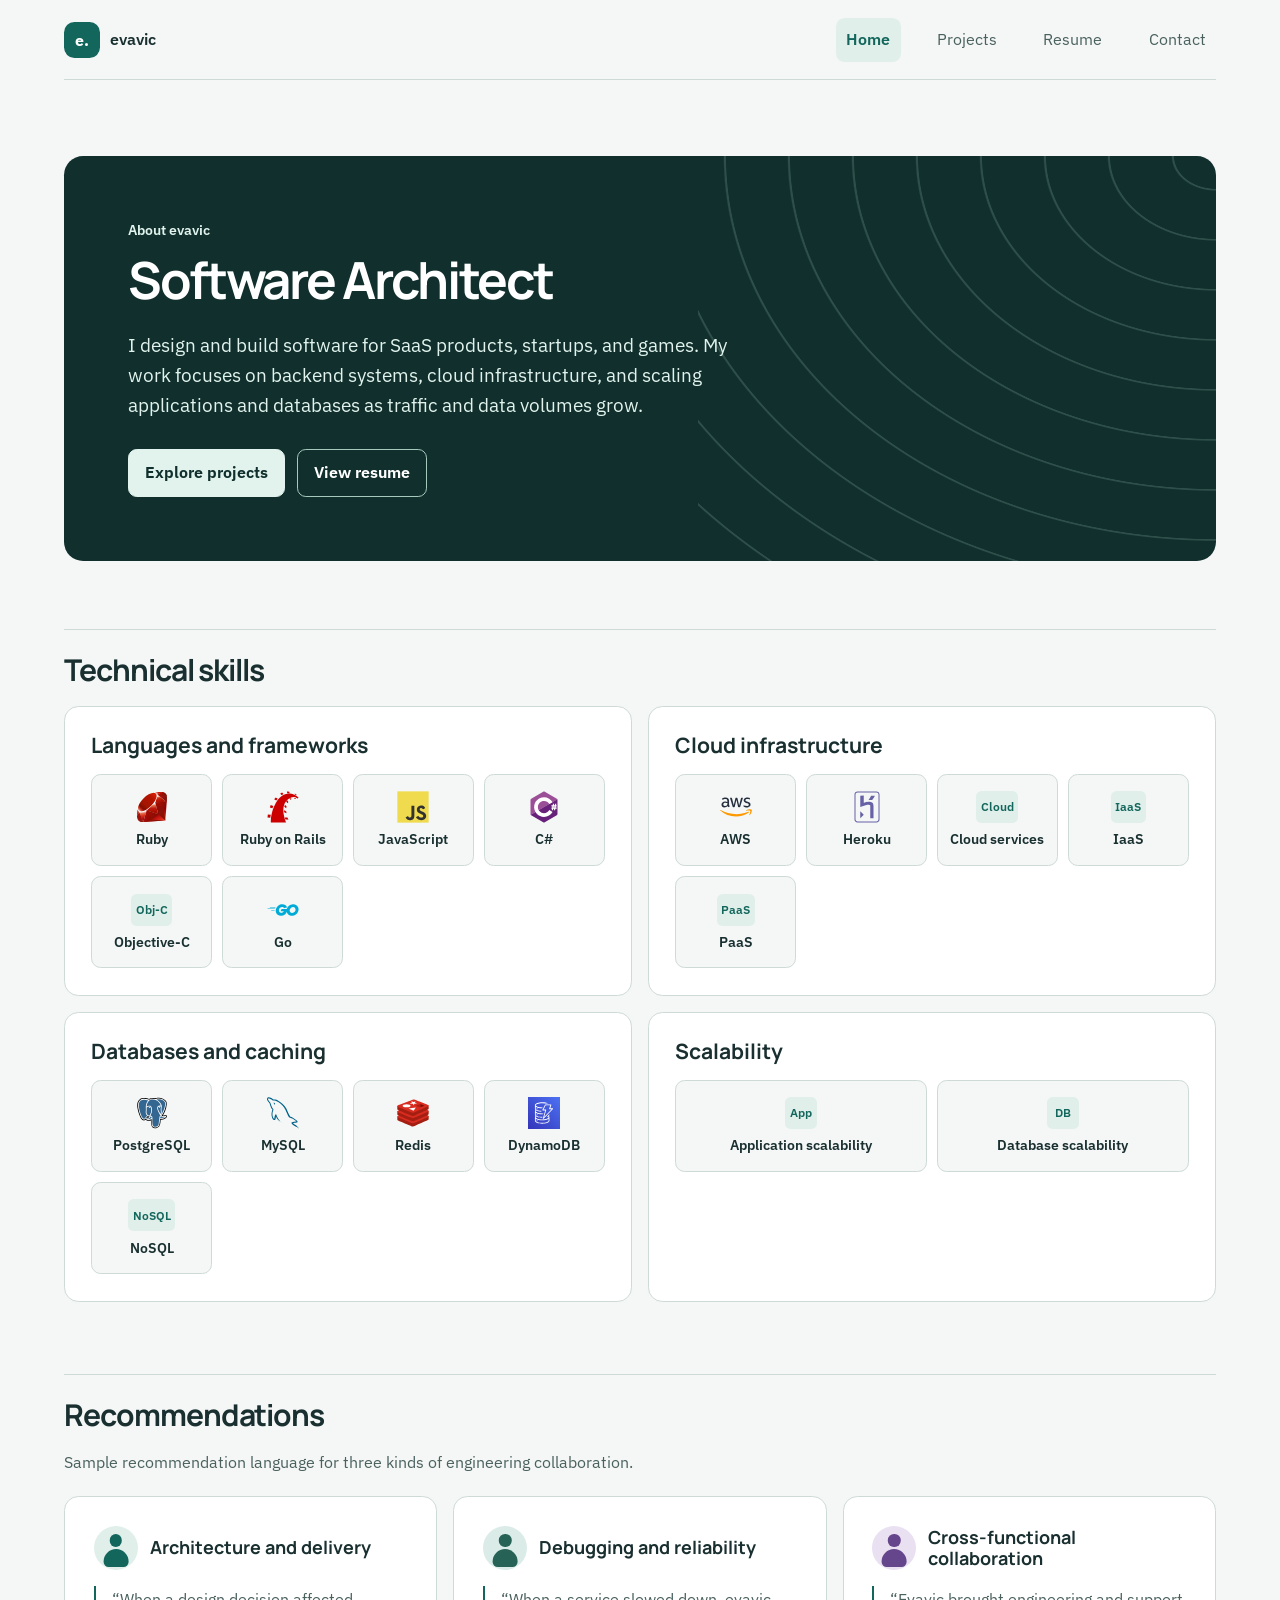
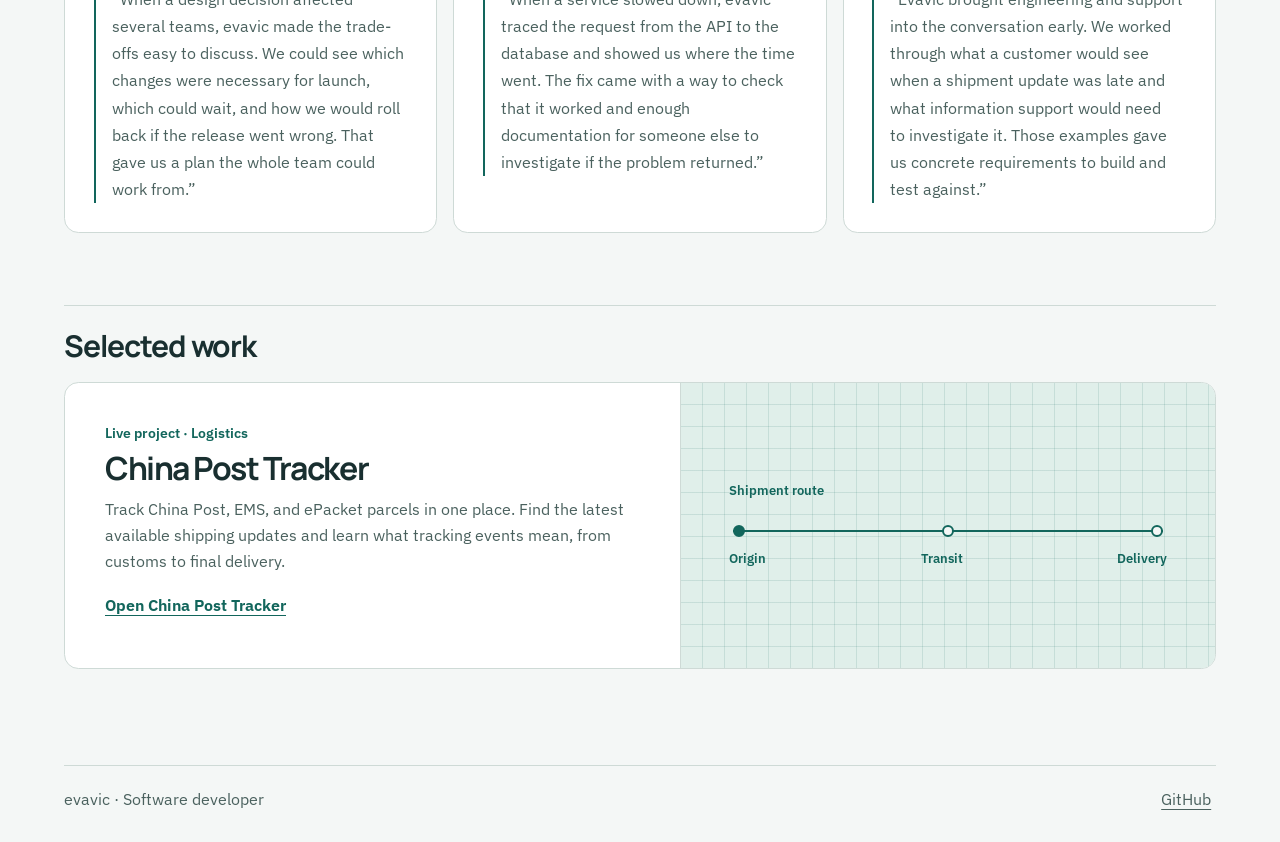
==== index.html @ 713dc979 "Display home page skills with icons and labels" ====
<!doctype html>
<html lang="en">
<head>
  <meta charset="utf-8">
  <meta name="viewport" content="width=device-width, initial-scale=1">
  <meta name="description" content="About evavic, a software architect focused on cloud platforms, web applications, and data systems.">
  <title>About | evavic</title>
  <link rel="stylesheet" href="https://fonts.googleapis.com/css2?family=IBM+Plex+Sans:wght@400;500;600;700&amp;family=Manrope:wght@600;700;800&amp;display=swap">
  <link rel="stylesheet" href="./assets/css/portfolio.css">
</head>
<body>
  <a class="skip" href="#content">Skip to content</a>
  <header class="site-header shell">
    <a class="brand" href="./" aria-label="evavic home"><span aria-hidden="true">e.</span> evavic</a>
    <nav aria-label="Main navigation"><a href="./" aria-current="page">Home</a><a href="./projects/">Projects</a><a href="./resume/">Resume</a><a href="./contact/">Contact</a></nav>
  </header>
  <main class="shell" id="content">
    <section class="hero" id="about">
      <p class="eyebrow">About evavic</p>
      <h1>Software Architect</h1>
      <p class="lede">I design and build software for SaaS products, startups, and games. My work focuses on backend systems, cloud infrastructure, and scaling applications and databases as traffic and data volumes grow.</p>
      <div class="actions"><a class="button primary" href="./projects/">Explore projects</a><a class="button" href="./resume/">View resume</a></div>
    </section>
    <section class="block" aria-labelledby="technical-skills">
      <h2 id="technical-skills">Technical skills</h2>
      <div class="grid skills-grid">
        <section class="concept">
          <h3>Languages and frameworks</h3>
          <ul class="skill-list">
            <li><img src="./assets/icons/skills/ruby.svg" alt="" width="32" height="32" loading="lazy"><span>Ruby</span></li>
            <li><img src="./assets/icons/skills/rails.svg" alt="" width="32" height="32" loading="lazy"><span>Ruby on Rails</span></li>
            <li><img src="./assets/icons/skills/javascript.svg" alt="" width="32" height="32" loading="lazy"><span>JavaScript</span></li>
            <li><img src="./assets/icons/skills/csharp.svg" alt="" width="32" height="32" loading="lazy"><span>C#</span></li>
            <li><span class="skill-mark" aria-hidden="true">Obj-C</span><span>Objective-C</span></li>
            <li><img src="./assets/icons/skills/go.svg" alt="" width="32" height="32" loading="lazy"><span>Go</span></li>
          </ul>
        </section>
        <section class="concept">
          <h3>Cloud infrastructure</h3>
          <ul class="skill-list">
            <li><img src="./assets/icons/skills/amazonwebservices.svg" alt="" width="32" height="32" loading="lazy"><span>AWS</span></li>
            <li><img src="./assets/icons/skills/heroku.svg" alt="" width="32" height="32" loading="lazy"><span>Heroku</span></li>
            <li><span class="skill-mark" aria-hidden="true">Cloud</span><span>Cloud services</span></li>
            <li><span class="skill-mark" aria-hidden="true">IaaS</span><span>IaaS</span></li>
            <li><span class="skill-mark" aria-hidden="true">PaaS</span><span>PaaS</span></li>
          </ul>
        </section>
        <section class="concept">
          <h3>Databases and caching</h3>
          <ul class="skill-list">
            <li><img src="./assets/icons/skills/postgresql.svg" alt="" width="32" height="32" loading="lazy"><span>PostgreSQL</span></li>
            <li><img src="./assets/icons/skills/mysql.svg" alt="" width="32" height="32" loading="lazy"><span>MySQL</span></li>
            <li><img src="./assets/icons/skills/redis.svg" alt="" width="32" height="32" loading="lazy"><span>Redis</span></li>
            <li><img src="./assets/icons/skills/dynamodb.svg" alt="" width="32" height="32" loading="lazy"><span>DynamoDB</span></li>
            <li><span class="skill-mark" aria-hidden="true">NoSQL</span><span>NoSQL</span></li>
          </ul>
        </section>
        <section class="concept">
          <h3>Scalability</h3>
          <ul class="skill-list">
            <li><span class="skill-mark" aria-hidden="true">App</span><span>Application scalability</span></li>
            <li><span class="skill-mark" aria-hidden="true">DB</span><span>Database scalability</span></li>
          </ul>
        </section>
      </div>
    </section>
    <section class="block" id="recommendations" aria-labelledby="recommendations-title">
      <h2 id="recommendations-title">Recommendations</h2>
      <p class="recommendations-note">Sample recommendation language for three kinds of engineering collaboration.</p>
      <div class="grid recommendations-grid">
        <article class="concept recommendation">
          <header class="recommendation-header"><span class="recommendation-avatar" aria-hidden="true"></span><h3>Architecture and delivery</h3></header>
          <blockquote><p>“When a design decision affected several teams, evavic made the trade-offs easy to discuss. We could see which changes were necessary for launch, which could wait, and how we would roll back if the release went wrong. That gave us a plan the whole team could work from.”</p></blockquote>
        </article>
        <article class="concept recommendation">
          <header class="recommendation-header"><span class="recommendation-avatar" aria-hidden="true"></span><h3>Debugging and reliability</h3></header>
          <blockquote><p>“When a service slowed down, evavic traced the request from the API to the database and showed us where the time went. The fix came with a way to check that it worked and enough documentation for someone else to investigate if the problem returned.”</p></blockquote>
        </article>
        <article class="concept recommendation">
          <header class="recommendation-header"><span class="recommendation-avatar" aria-hidden="true"></span><h3>Cross-functional collaboration</h3></header>
          <blockquote><p>“Evavic brought engineering and support into the conversation early. We worked through what a customer would see when a shipment update was late and what information support would need to investigate it. Those examples gave us concrete requirements to build and test against.”</p></blockquote>
        </article>
      </div>
    </section>
    <section class="block" aria-labelledby="selected"><h2 id="selected">Selected work</h2><article class="featured">
      <div class="feature-copy"><p class="eyebrow">Live project · Logistics</p>
        <h3>China Post Tracker</h3>
        <p>Track China Post, EMS, and ePacket parcels in one place. Find the latest available shipping updates and learn what tracking events mean, from customs to final delivery.</p>
        <a class="text-link" href="https://chinaposttracker.com/">Open China Post Tracker</a>
      </div>
      <div class="route-art" aria-hidden="true"><span>Shipment route</span><div class="route"><i></i><i></i><i></i></div><div class="route-labels"><span>Origin</span><span>Transit</span><span>Delivery</span></div></div>
    </article></section>
  </main>
  <footer class="shell footer"><span>evavic · Software developer</span><a href="https://github.com/evavicstudio">GitHub</a></footer>
</body>
</html>
---- assets/css/portfolio.css ----
:root {
  color-scheme: light;
  --bg: #f4f7f6;
  --surface: #ffffff;
  --line: #cedad6;
  --ink: #192f30;
  --muted: #4a615e;
  --accent: #12665c;
  --on-accent: #ffffff;
  --route-bg: #e0efea;
  --hero-bg: #102f2d;
  --hero-text: #e1f3ec;
  --display: "Manrope", "IBM Plex Sans", system-ui, sans-serif;
  --sans: "IBM Plex Sans", "Segoe UI", system-ui, sans-serif;
}
* { box-sizing: border-box; }
body { margin: 0; background: var(--bg); color: var(--ink); font: 1rem/1.6 var(--sans); }
a { color: inherit; text-underline-offset: .26em; }
a:focus-visible { outline: 2px solid var(--accent); outline-offset: 4px; }
h1, h2, h3, p { margin: 0; }
h1, h2, h3 { font-family: var(--display); line-height: 1.17; text-wrap: balance; }
p { text-wrap: pretty; }
.shell { width: min(100% - clamp(2rem, 8vw, 8rem), 72rem); margin-inline: auto; }
.skip { position: absolute; z-index: 1; inset: .75rem auto auto 1rem; padding: .6rem 1rem; background: var(--accent); color: var(--on-accent); translate: 0 -180%; }
.skip:focus { translate: 0 0; }
.site-header, .footer { display: flex; align-items: center; justify-content: space-between; gap: 1rem; }
.site-header { min-height: 5rem; border-bottom: 1px solid var(--line); }
.brand { display: inline-flex; min-height: 44px; align-items: center; gap: .6rem; font-weight: 600; text-decoration: none; }
.brand span { display: inline-grid; place-items: center; width: 2.25rem; height: 2.25rem; border-radius: .65rem; color: var(--on-accent); background: var(--accent); font: 700 1rem var(--sans); }
nav { display: flex; gap: clamp(.15rem, 2vw, 1.6rem); }
nav a, .footer a { display: inline-flex; align-items: center; min-height: 44px; padding-inline: .3rem; }
nav a { padding-inline: .65rem; border-radius: .55rem; color: var(--muted); text-decoration: none; }
nav a:hover { color: var(--accent); }
nav a[aria-current] { background: var(--route-bg); color: var(--accent); font-weight: 600; }
main { min-height: 68vh; padding-block: clamp(2.75rem, 6vw, 4.75rem) clamp(3.5rem, 8vw, 6rem); }
.hero {
  position: relative;
  isolation: isolate;
  overflow: hidden;
  margin-bottom: clamp(2.5rem, 6vw, 4.25rem);
  padding: clamp(1.65rem, 5vw, 4rem);
  border-radius: 1.2rem;
  background: var(--hero-bg);
  color: var(--on-accent);
}
.hero::after {
  content: "";
  position: absolute;
  z-index: -1;
  inset: 0 0 0 55%;
  background: repeating-radial-gradient(ellipse at 100% 0%, transparent 0 2.6rem, #c0ead92b 2.65rem 2.72rem, transparent 2.8rem 4rem);
  pointer-events: none;
}
.hero .eyebrow, .hero .lede { color: var(--hero-text); }
.hero .button { border-color: #a6c9be; color: var(--on-accent); }
.hero .button:hover { background: #24524d; }
.hero .primary { border-color: var(--hero-text); background: var(--hero-text); color: var(--hero-bg); }
.hero .primary:hover { background: var(--on-accent); }
.hero a:focus-visible { outline-color: var(--hero-text); }
.eyebrow { color: var(--accent); font: 600 .875rem/1.5 var(--sans); }
h1 { margin-top: .55rem; font-size: clamp(2.25rem, 4vw, 3.25rem); font-weight: 700; letter-spacing: -.045em; }
.lede { max-width: 38rem; margin-top: 1.25rem; color: var(--muted); font-size: clamp(1.0625rem, 1.8vw, 1.1875rem); }
.actions { display: flex; flex-wrap: wrap; gap: .75rem; margin-top: 1.75rem; }
.button { display: inline-flex; align-items: center; min-height: 48px; padding: .55rem 1rem; border: 1px solid var(--line); border-radius: .55rem; text-decoration: none; font-weight: 650; }
.button:hover { border-color: var(--accent); }
.primary { background: var(--accent); border-color: var(--accent); color: var(--on-accent); }
.primary:hover { background: var(--ink); border-color: var(--ink); }
.page-head { margin-bottom: clamp(2.5rem, 6vw, 4.5rem); }
.block { padding-top: 1.4rem; border-top: 1px solid var(--line); }
.block + .block { margin-top: clamp(2.75rem, 6vw, 4.5rem); }
.block > h2 { margin-bottom: 1.15rem; }
h2 { font-size: clamp(1.5rem, 3vw, 1.875rem); letter-spacing: -.035em; }
h3 { font-size: 1.32rem; }
.featured, .concept { border: 1px solid var(--line); border-radius: .9rem; background: var(--surface); }
.featured { display: grid; overflow: hidden; grid-template-columns: 1.15fr 1fr; }
.feature-copy, .concept { padding: clamp(1.25rem, 4vw, 2.5rem); }
.feature-copy h3 { font-size: clamp(1.5rem, 3vw, 2rem); margin-top: .4rem; letter-spacing: -.045em; }
.feature-copy > p:not(.eyebrow), .concept > p:not(.eyebrow), .resume-block > p { color: var(--muted); margin-top: .6rem; }
.text-link { display: inline-flex; align-items: center; min-height: 44px; margin-top: .6rem; color: var(--accent); font-weight: 650; }
.text-link:hover { color: var(--ink); }
.route-art { display: grid; align-content: center; min-height: 12rem; padding: clamp(1.1rem, 4vw, 3rem); border-left: 1px solid var(--line); background: repeating-linear-gradient(90deg, transparent 0 21px, #12665c20 21px 22px), repeating-linear-gradient(0deg, transparent 0 21px, #12665c20 21px 22px), var(--route-bg); color: var(--accent); font: 600 .8125rem/1.4 var(--sans); }
.route, .route-labels { display: flex; justify-content: space-between; }
.route { position: relative; margin: 1.5rem .25rem .85rem; }
.route::before { content: ""; position: absolute; height: 2px; inset: 5px 0 auto; background: var(--accent); }
.route i { z-index: 0; width: 12px; height: 12px; border: 2px solid var(--accent); border-radius: 50%; background: var(--bg); }
.route i:first-child { background: var(--accent); }
.grid { display: grid; grid-template-columns: repeat(auto-fit, minmax(min(100%, 17rem), 1fr)); gap: 1rem; }
.resume-block { max-width: 48rem; }
.concept .button { margin-top: 1rem; }
.footer { border-top: 1px solid var(--line); padding-block: .75rem 1.25rem; color: var(--muted); }
@media (max-width: 38rem) {
  .site-header { align-items: flex-start; flex-direction: column; gap: 0; padding-top: .4rem; }
  nav { flex-wrap: wrap; width: 100%; }
  nav a { padding-inline: .5rem; }
  .featured { grid-template-columns: 1fr; }
  .route-art { border-left: 0; border-top: 1px solid var(--line); }
}

.responsibilities { margin: 1rem 0 0; padding-inline-start: 1.35rem; color: var(--muted); }
.responsibilities li + li { margin-top: .65rem; }
.responsibilities strong { color: var(--ink); }

.recommendations-note { margin-bottom: 1.25rem; color: var(--muted); }
.recommendation blockquote {
  margin: 1rem 0 0;
  padding-inline-start: 1rem;
  border-inline-start: 2px solid var(--accent);
  color: var(--muted);
}


.projects-page .page-head { margin-bottom: clamp(2rem, 5vw, 3.5rem); }
.project-feature {
  display: grid;
  grid-template-columns: minmax(0, 17rem) minmax(0, 1fr);
  gap: clamp(1.75rem, 5vw, 4.5rem);
  padding: clamp(1.25rem, 4vw, 2.75rem);
  border: 1px solid var(--line);
  background: var(--surface);
}
.project-status { margin-bottom: .55rem; color: var(--accent); font-weight: 600; }
.project-feature-intro > p:not(.project-status) { margin-top: .7rem; color: var(--muted); }
.project-feature-intro .button { margin-top: 1.25rem; }
.project-facts { margin: 1.5rem 0 0; }
.project-facts div { padding-block: .6rem; border-top: 1px solid var(--line); }
.project-facts dt { font-weight: 600; }
.project-facts dd { margin: 0; color: var(--muted); }
.project-story { max-width: 68ch; color: var(--muted); line-height: 1.72; }
.project-story h3 { color: var(--ink); font-size: 1.125rem; }
.project-story h3 + p { margin-top: .45rem; }
.project-story section + section, .project-story p + p { margin-top: 1.1rem; }
.project-list { border-bottom: 1px solid var(--line); }
.project-entry {
  display: grid;
  grid-template-columns: minmax(0, 15rem) minmax(0, 1fr);
  gap: 1rem clamp(1.5rem, 4vw, 3rem);
  padding: clamp(1.35rem, 3vw, 2rem) .75rem;
  border-top: 1px solid var(--line);
}
.project-summary h3 { font-size: 1.25rem; }
.project-summary p { margin-top: .4rem; color: var(--muted); }
@media (max-width: 48rem) {
  .project-feature, .project-entry { grid-template-columns: 1fr; }
}

.recommendation-header { display: flex; align-items: center; gap: .75rem; }
.recommendation-header h3 { font-size: 1.125rem; }
.recommendation-avatar {
  --avatar-bg: #e0efea;
  --avatar-ink: #12665c;
  position: relative;
  flex: 0 0 2.75rem;
  height: 2.75rem;
  overflow: hidden;
  border-radius: 50%;
  background: var(--avatar-bg);
}
.recommendation-avatar::before,
.recommendation-avatar::after {
  content: "";
  position: absolute;
  left: 50%;
  translate: -50% 0;
  background: var(--avatar-ink);
}
.recommendation-avatar::before { top: .52rem; width: .78rem; height: .78rem; border-radius: 50%; }
.recommendation-avatar::after { top: 1.43rem; width: 1.55rem; height: 1.12rem; border-radius: .85rem .85rem .35rem .35rem; }
.recommendation:nth-child(2) .recommendation-avatar { --avatar-bg: #dbece8; --avatar-ink: #276257; }
.recommendation:nth-child(3) .recommendation-avatar { --avatar-bg: #e9e0f2; --avatar-ink: #65458b; }

.skills-grid { grid-template-columns: repeat(2, minmax(0, 1fr)); }
.skills-grid .concept { padding: clamp(1.15rem, 3vw, 1.65rem); }
.recommendations-grid { grid-template-columns: repeat(auto-fit, minmax(min(100%, 19rem), 1fr)); }
.recommendation { padding: clamp(1.3rem, 3vw, 1.8rem); }
.recommendation blockquote { line-height: 1.7; }
.project-feature { border-radius: 1rem; }
.resume-page .resume-block { max-width: 58rem; }
.resume-timeline {
  display: grid;
  gap: 1rem;
  padding-inline-start: clamp(1rem, 3vw, 1.75rem);
  border-inline-start: 2px solid var(--line);
}
.resume-timeline .concept { position: relative; }
.resume-timeline .concept::before {
  content: "";
  position: absolute;
  top: 1.8rem;
  left: calc(-1 * clamp(1rem, 3vw, 1.75rem) - 6px);
  width: 10px;
  height: 10px;
  border-radius: 50%;
  background: var(--accent);
}
.resume-timeline .concept > p { font-size: .9375rem; }
.contact-page .resume-block { max-width: 36rem; }
.contact-page .concept { border-inline-start: .3rem solid var(--accent); }
@media (max-width: 38rem) {
  .hero::after, .resume-timeline .concept::before { display: none; }
  .skills-grid { grid-template-columns: 1fr; }
  .resume-timeline { padding-inline-start: 0; border-inline-start: 0; }
}

.skill-list {
  display: grid;
  grid-template-columns: repeat(auto-fit, minmax(min(100%, 7rem), 1fr));
  gap: .65rem;
  margin: 1rem 0 0;
  padding: 0;
  list-style: none;
}
.skill-list li {
  display: grid;
  grid-template-rows: 2rem auto;
  justify-items: center;
  align-content: center;
  gap: .45rem;
  min-height: 5.75rem;
  padding: .55rem .35rem;
  border: 1px solid var(--line);
  border-radius: .6rem;
  background: var(--bg);
  color: var(--ink);
  text-align: center;
  font-size: .875rem;
  font-weight: 600;
  line-height: 1.3;
}
.skill-list img { display: block; object-fit: contain; }
.skill-mark {
  display: grid;
  place-items: center;
  min-width: 2rem;
  height: 2rem;
  padding-inline: .28rem;
  border-radius: .35rem;
  background: var(--route-bg);
  color: var(--accent);
  font-size: .75rem;
}
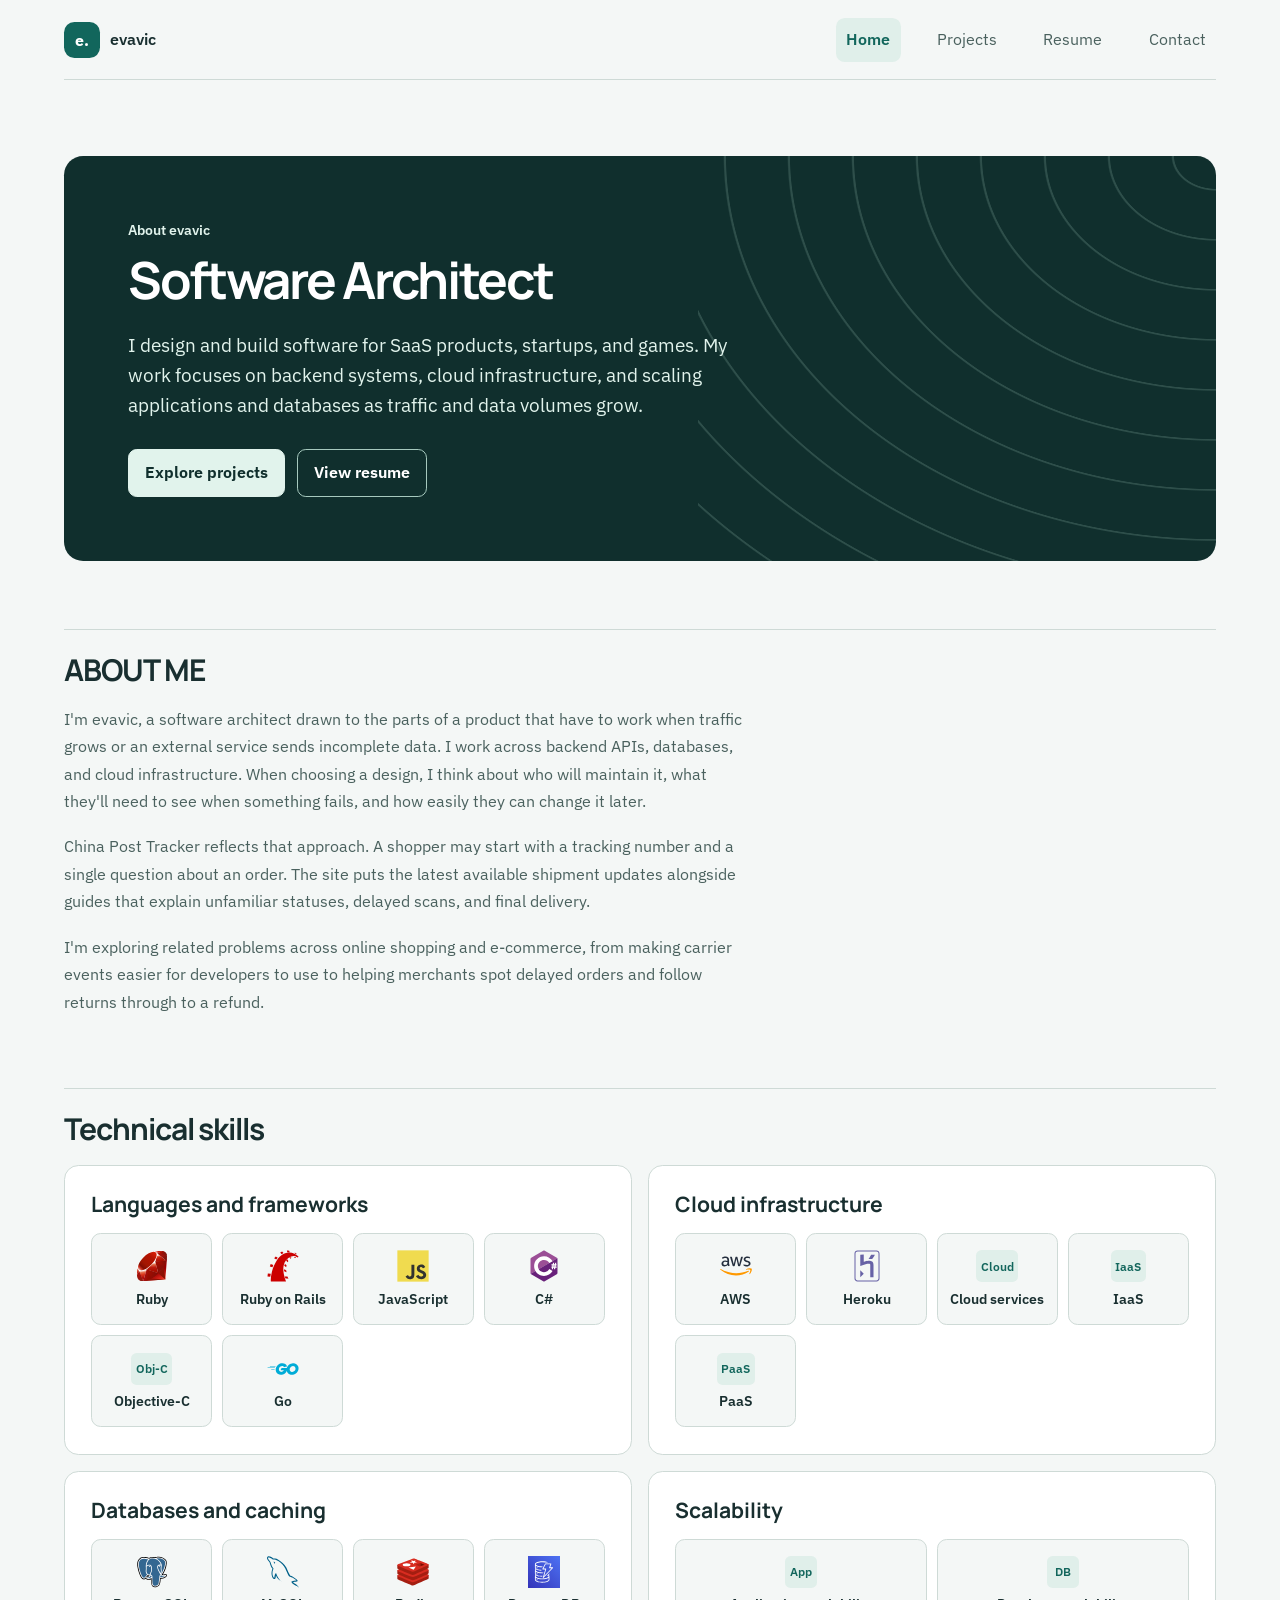
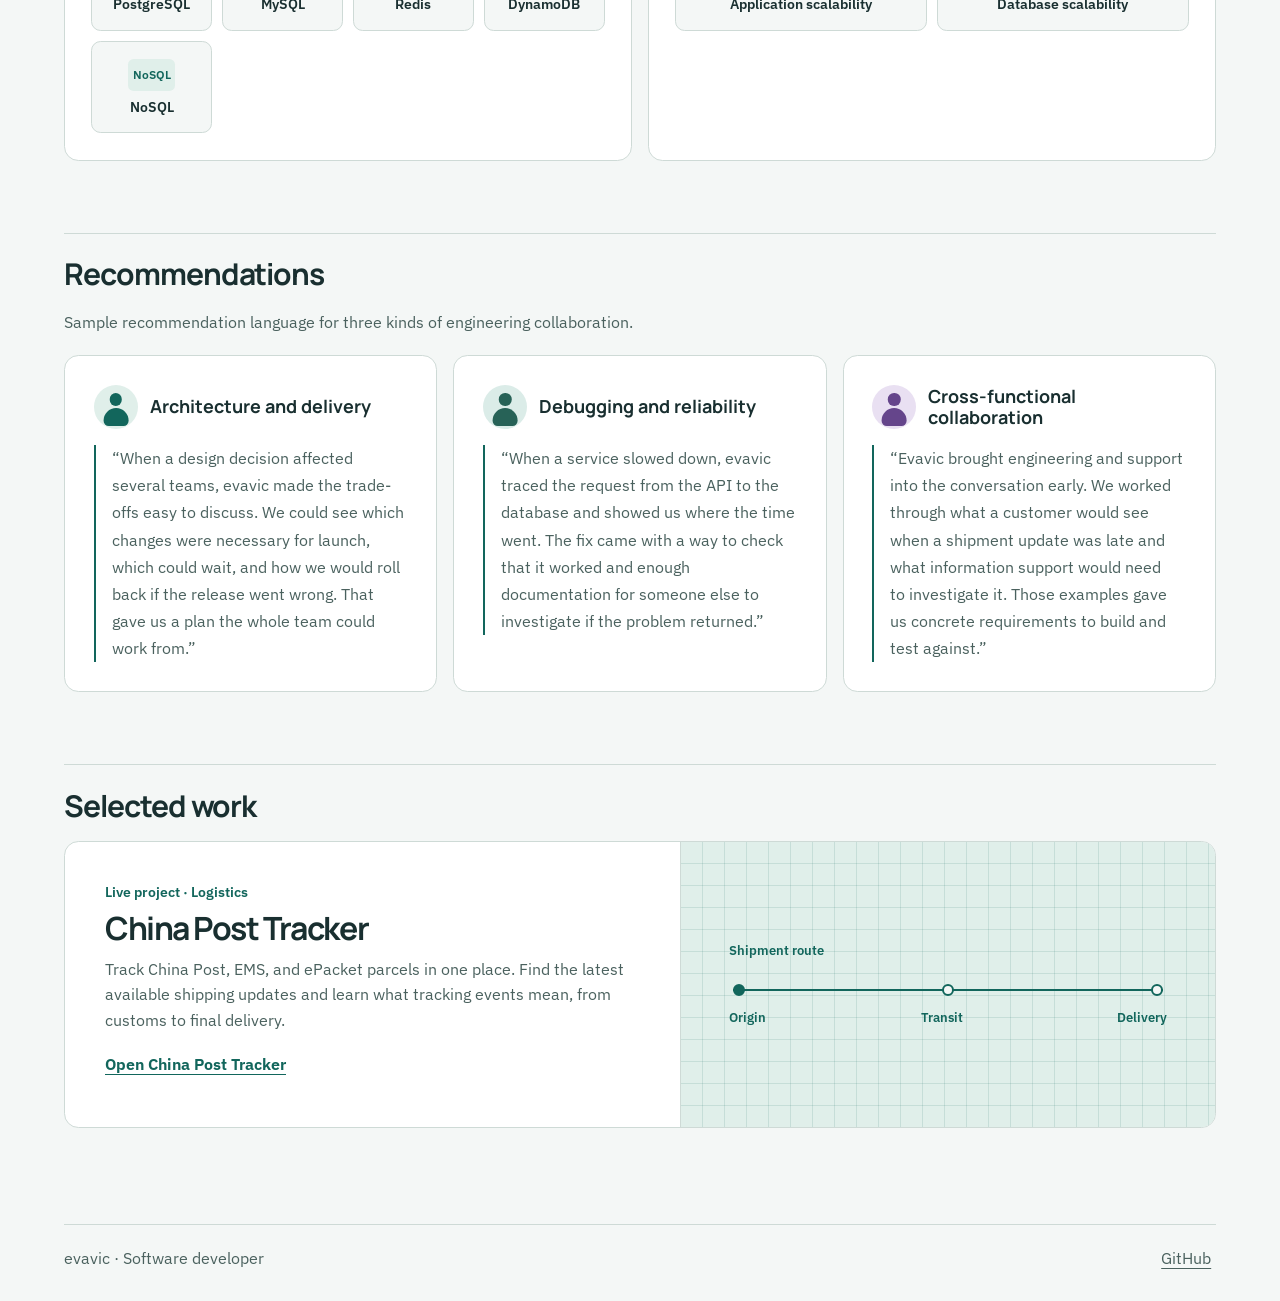
==== commit 131ef6d7: "Add About Me section to home page" ====
--- a/index.html
+++ b/index.html
@@ -20,6 +20,14 @@
       <h1>Software Architect</h1>
       <p class="lede">I design and build software for SaaS products, startups, and games. My work focuses on backend systems, cloud infrastructure, and scaling applications and databases as traffic and data volumes grow.</p>
       <div class="actions"><a class="button primary" href="./projects/">Explore projects</a><a class="button" href="./resume/">View resume</a></div>
+    </section>
+    <section class="block" id="about-me" aria-labelledby="about-me-title">
+      <h2 id="about-me-title">ABOUT ME</h2>
+      <div class="project-story">
+        <p>I'm evavic, a software architect drawn to the parts of a product that have to work when traffic grows or an external service sends incomplete data. I work across backend APIs, databases, and cloud infrastructure. When choosing a design, I think about who will maintain it, what they'll need to see when something fails, and how easily they can change it later.</p>
+        <p>China Post Tracker reflects that approach. A shopper may start with a tracking number and a single question about an order. The site puts the latest available shipment updates alongside guides that explain unfamiliar statuses, delayed scans, and final delivery.</p>
+        <p>I'm exploring related problems across online shopping and e-commerce, from making carrier events easier for developers to use to helping merchants spot delayed orders and follow returns through to a refund.</p>
+      </div>
     </section>
     <section class="block" aria-labelledby="technical-skills">
       <h2 id="technical-skills">Technical skills</h2>
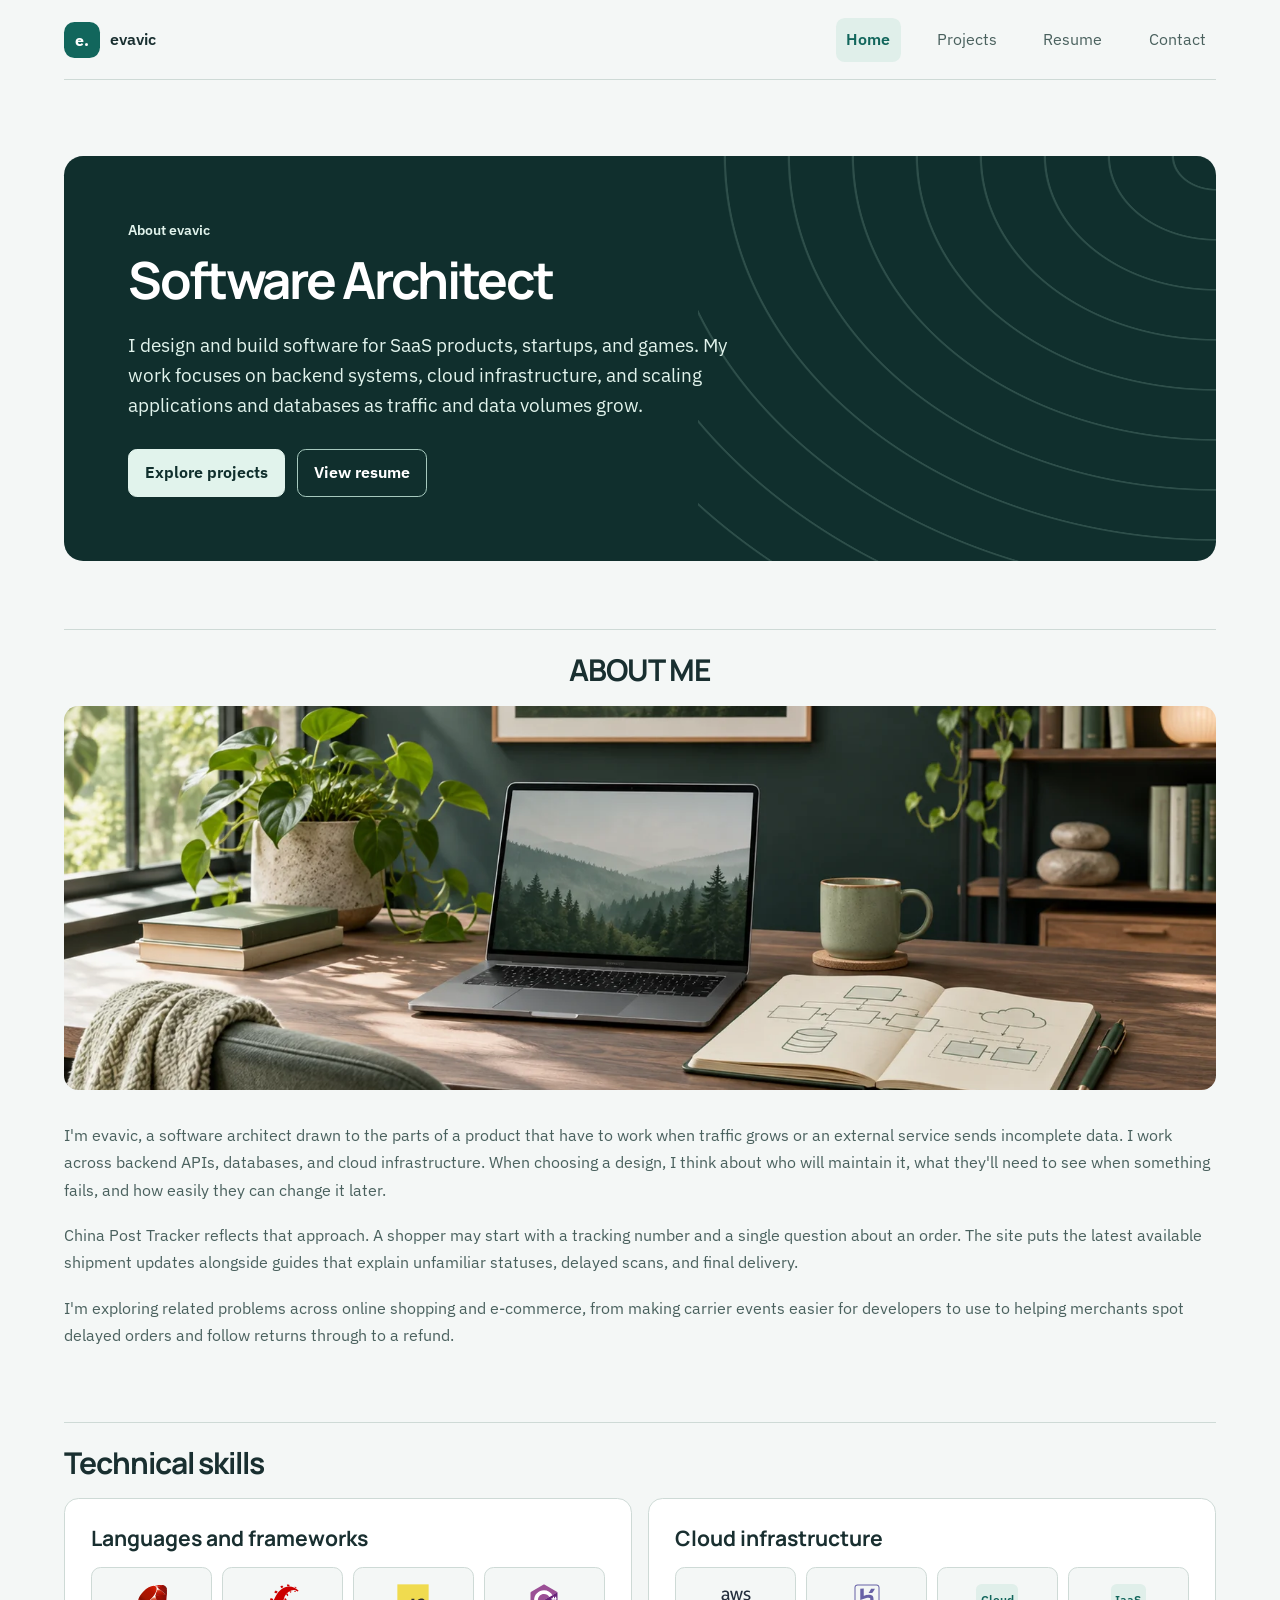
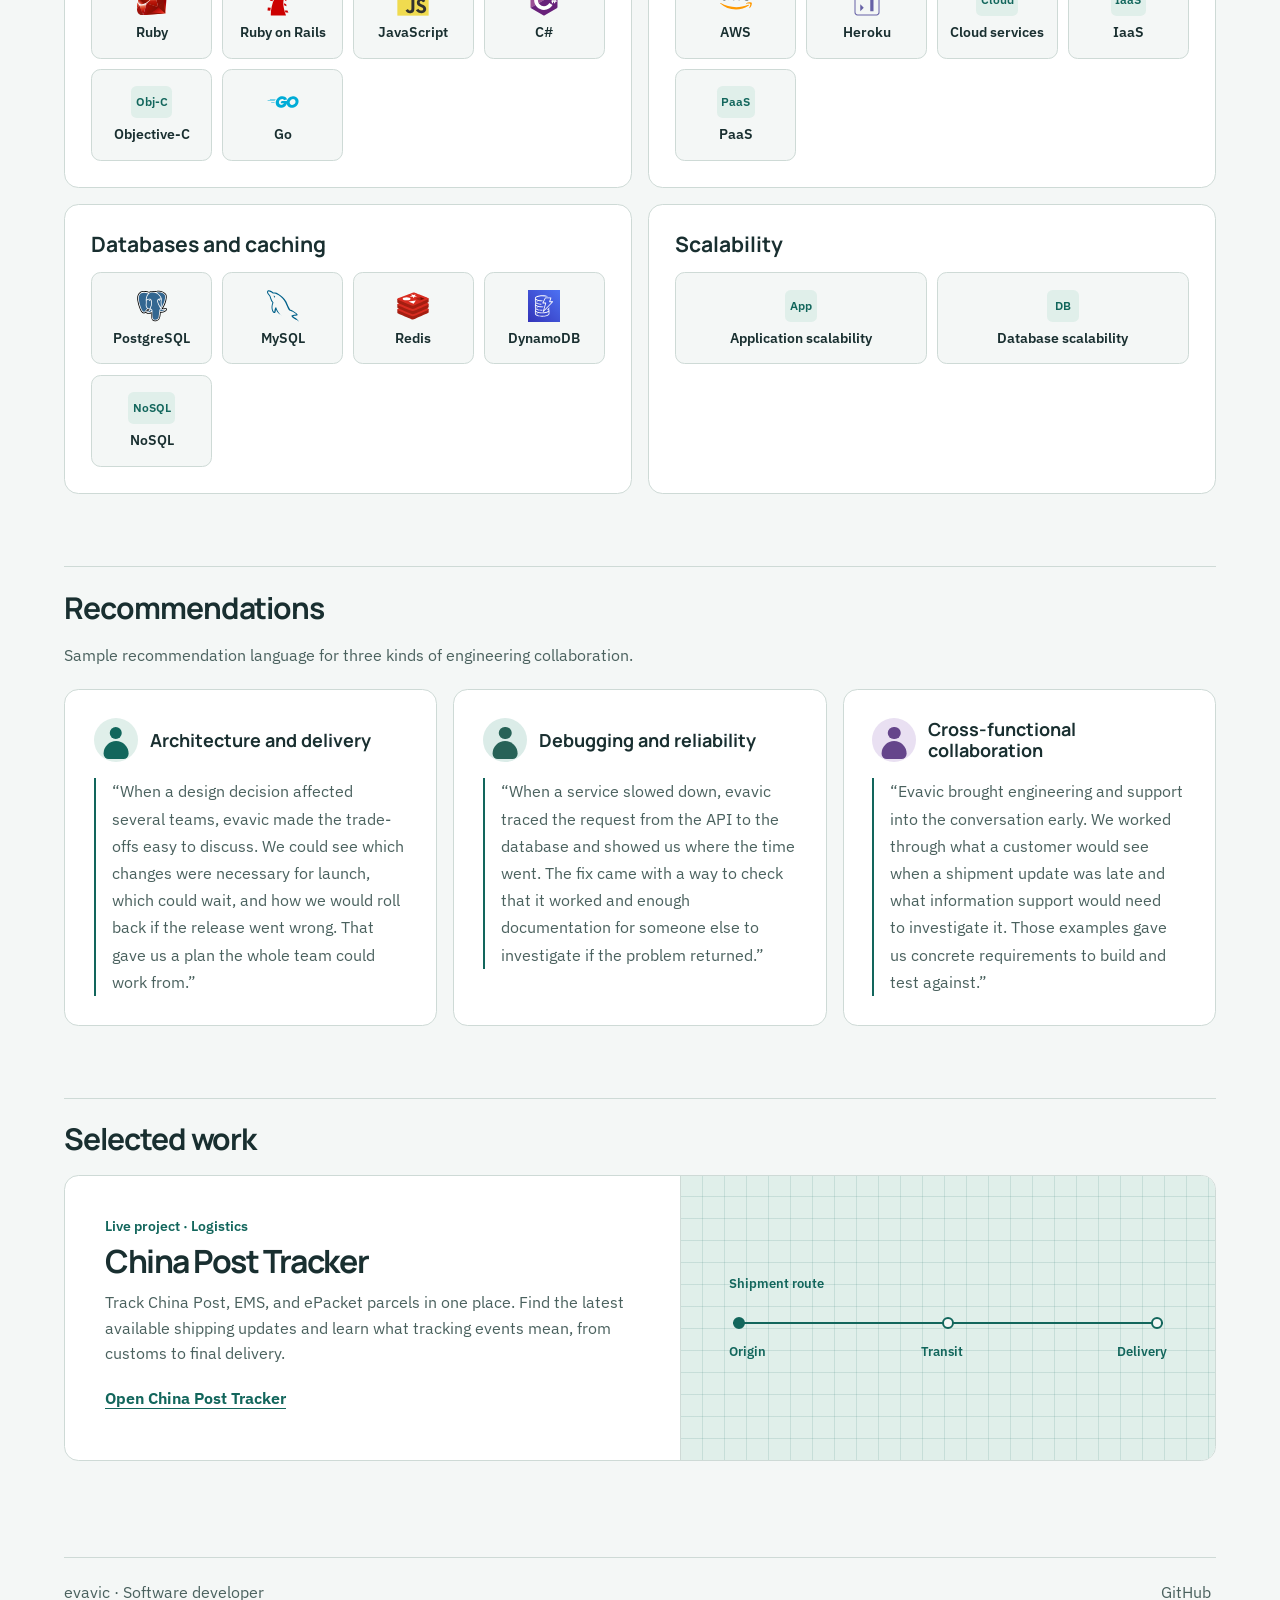
==== commit 3c3525d0: "Center About Me and add full-width illustration" ====
--- a/index.html
+++ b/index.html
@@ -23,6 +23,7 @@
     </section>
     <section class="block" id="about-me" aria-labelledby="about-me-title">
       <h2 id="about-me-title">ABOUT ME</h2>
+      <img class="about-photo" src="./assets/images/about-workspace.webp" alt="A laptop and a notebook with architecture sketches on a desk" width="1600" height="900" loading="lazy">
       <div class="project-story">
         <p>I'm evavic, a software architect drawn to the parts of a product that have to work when traffic grows or an external service sends incomplete data. I work across backend APIs, databases, and cloud infrastructure. When choosing a design, I think about who will maintain it, what they'll need to see when something fails, and how easily they can change it later.</p>
         <p>China Post Tracker reflects that approach. A shopper may start with a tracking number and a single question about an order. The site puts the latest available shipment updates alongside guides that explain unfamiliar statuses, delayed scans, and final delivery.</p>
--- a/assets/css/portfolio.css
+++ b/assets/css/portfolio.css
@@ -126,6 +126,20 @@
 .project-facts dt { font-weight: 600; }
 .project-facts dd { margin: 0; color: var(--muted); }
 .project-story { max-width: 68ch; color: var(--muted); line-height: 1.72; }
+#about-me-title { text-align: center; }
+#about-me .project-story { max-width: none; }
+.about-photo {
+  display: block;
+  width: 100%;
+  height: auto;
+  aspect-ratio: 3 / 1;
+  object-fit: cover;
+  border-radius: .9rem;
+  margin-bottom: clamp(1.25rem, 3vw, 2rem);
+}
+@media (max-width: 38rem) {
+  .about-photo { aspect-ratio: 16 / 9; }
+}
 .project-story h3 { color: var(--ink); font-size: 1.125rem; }
 .project-story h3 + p { margin-top: .45rem; }
 .project-story section + section, .project-story p + p { margin-top: 1.1rem; }
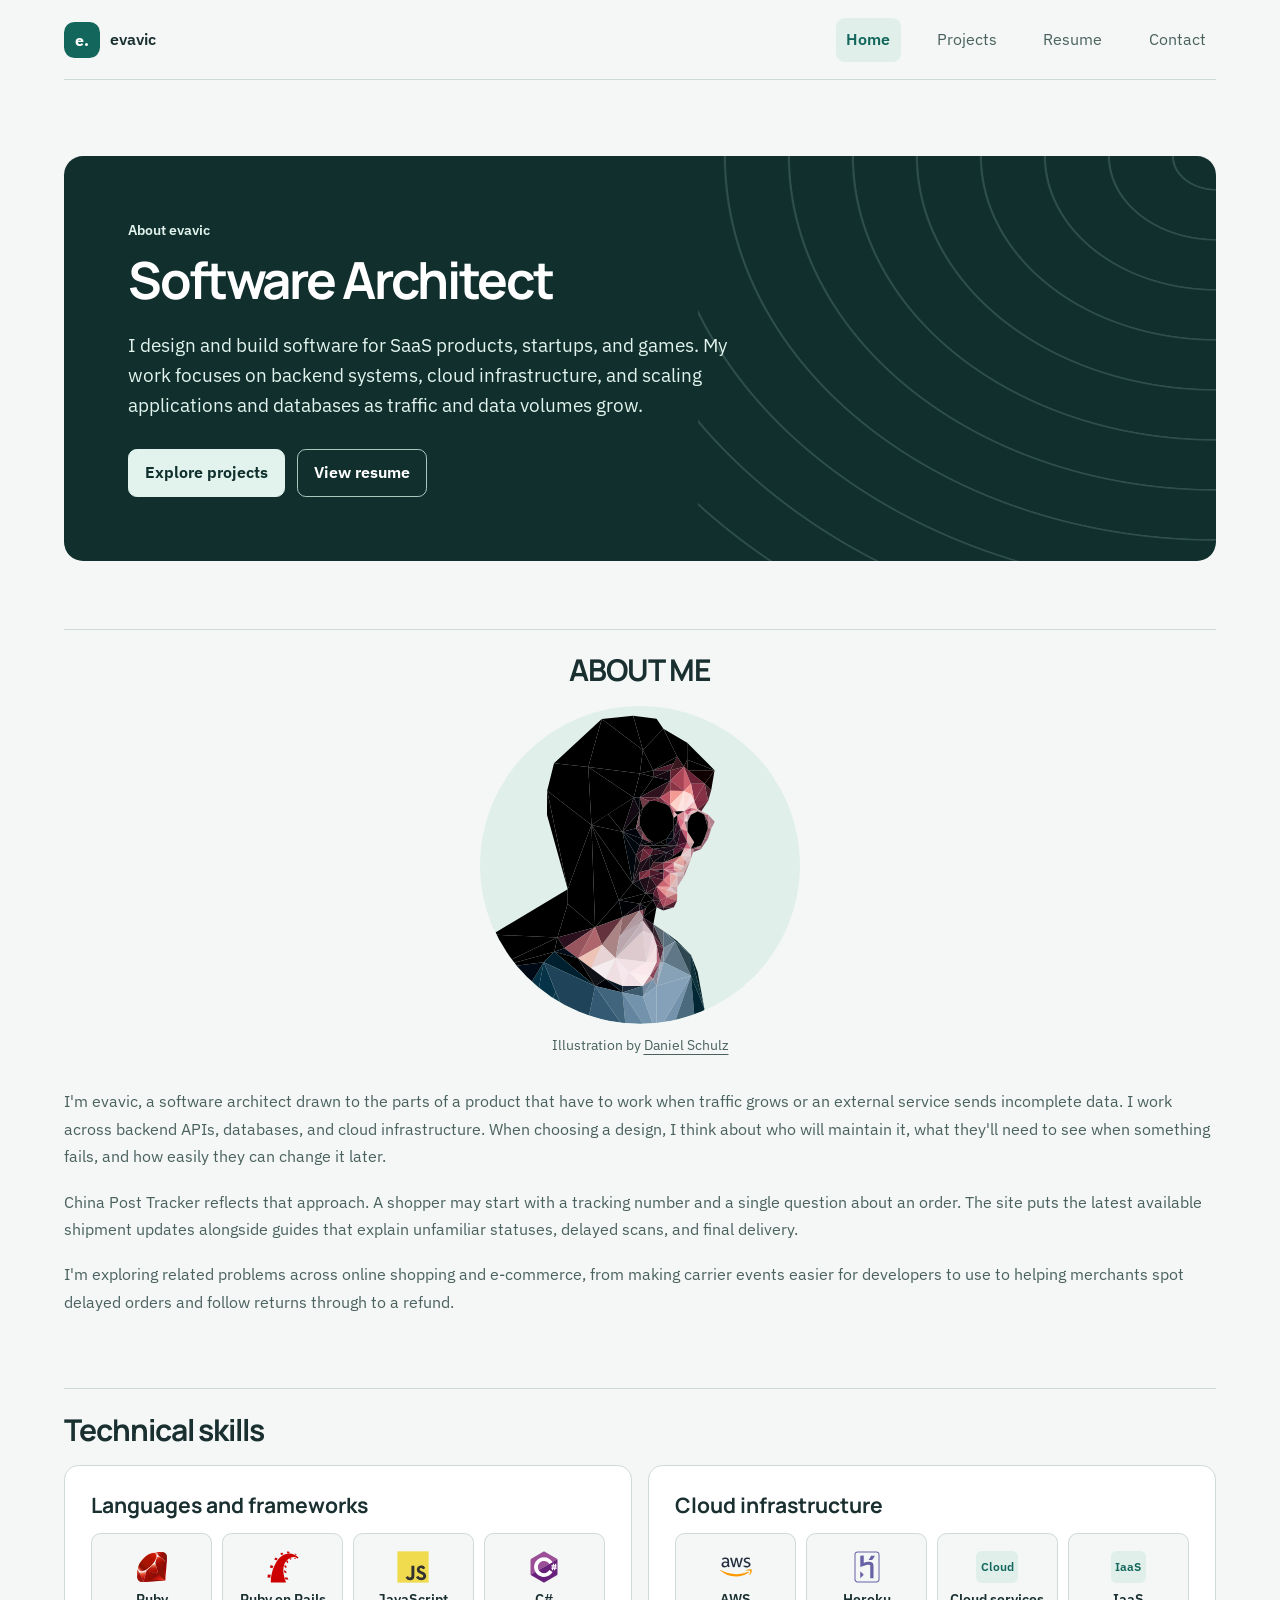
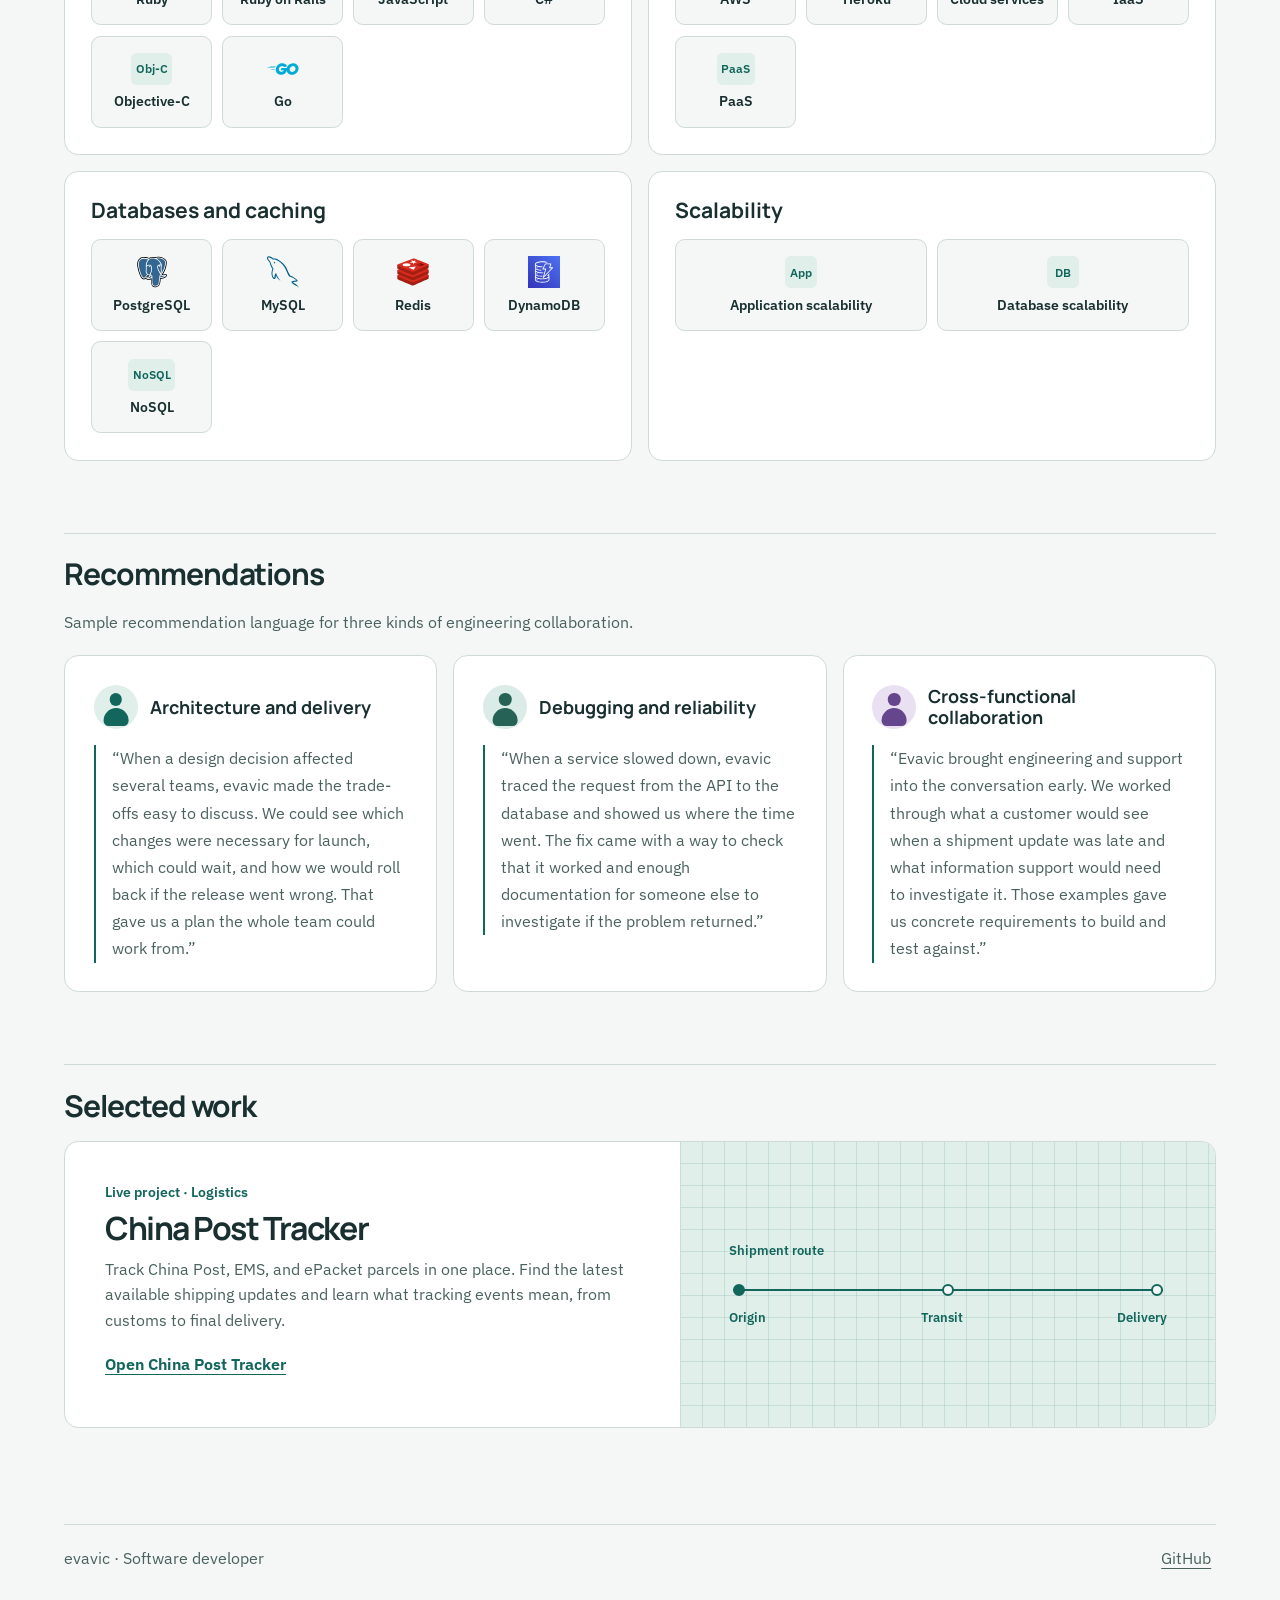
==== commit 00a184b4: "Use credited profile illustration in About Me" ====
--- a/index.html
+++ b/index.html
@@ -23,7 +23,10 @@
     </section>
     <section class="block" id="about-me" aria-labelledby="about-me-title">
       <h2 id="about-me-title">ABOUT ME</h2>
-      <img class="about-photo" src="./assets/images/about-workspace.webp" alt="A laptop and a notebook with architecture sketches on a desk" width="1600" height="900" loading="lazy">
+      <figure class="about-illustration">
+        <img src="./assets/images/daniel-schulz-profile.svg" alt="Geometric portrait of Daniel Schulz" width="1682" height="1671" loading="lazy">
+        <figcaption>Illustration by <a href="https://iamschulz.com/">Daniel Schulz</a></figcaption>
+      </figure>
       <div class="project-story">
         <p>I'm evavic, a software architect drawn to the parts of a product that have to work when traffic grows or an external service sends incomplete data. I work across backend APIs, databases, and cloud infrastructure. When choosing a design, I think about who will maintain it, what they'll need to see when something fails, and how easily they can change it later.</p>
         <p>China Post Tracker reflects that approach. A shopper may start with a tracking number and a single question about an order. The site puts the latest available shipment updates alongside guides that explain unfamiliar statuses, delayed scans, and final delivery.</p>
--- a/assets/css/portfolio.css
+++ b/assets/css/portfolio.css
@@ -128,17 +128,22 @@
 .project-story { max-width: 68ch; color: var(--muted); line-height: 1.72; }
 #about-me-title { text-align: center; }
 #about-me .project-story { max-width: none; }
-.about-photo {
+.about-illustration {
+  margin: 0 auto clamp(1.25rem, 3vw, 2rem);
+  text-align: center;
+}
+.about-illustration img {
   display: block;
-  width: 100%;
+  width: min(100%, 20rem);
   height: auto;
-  aspect-ratio: 3 / 1;
-  object-fit: cover;
-  border-radius: .9rem;
-  margin-bottom: clamp(1.25rem, 3vw, 2rem);
-}
-@media (max-width: 38rem) {
-  .about-photo { aspect-ratio: 16 / 9; }
+  margin-inline: auto;
+  border-radius: 50%;
+  background: var(--route-bg);
+}
+.about-illustration figcaption {
+  margin-top: .65rem;
+  color: var(--muted);
+  font-size: .875rem;
 }
 .project-story h3 { color: var(--ink); font-size: 1.125rem; }
 .project-story h3 + p { margin-top: .45rem; }
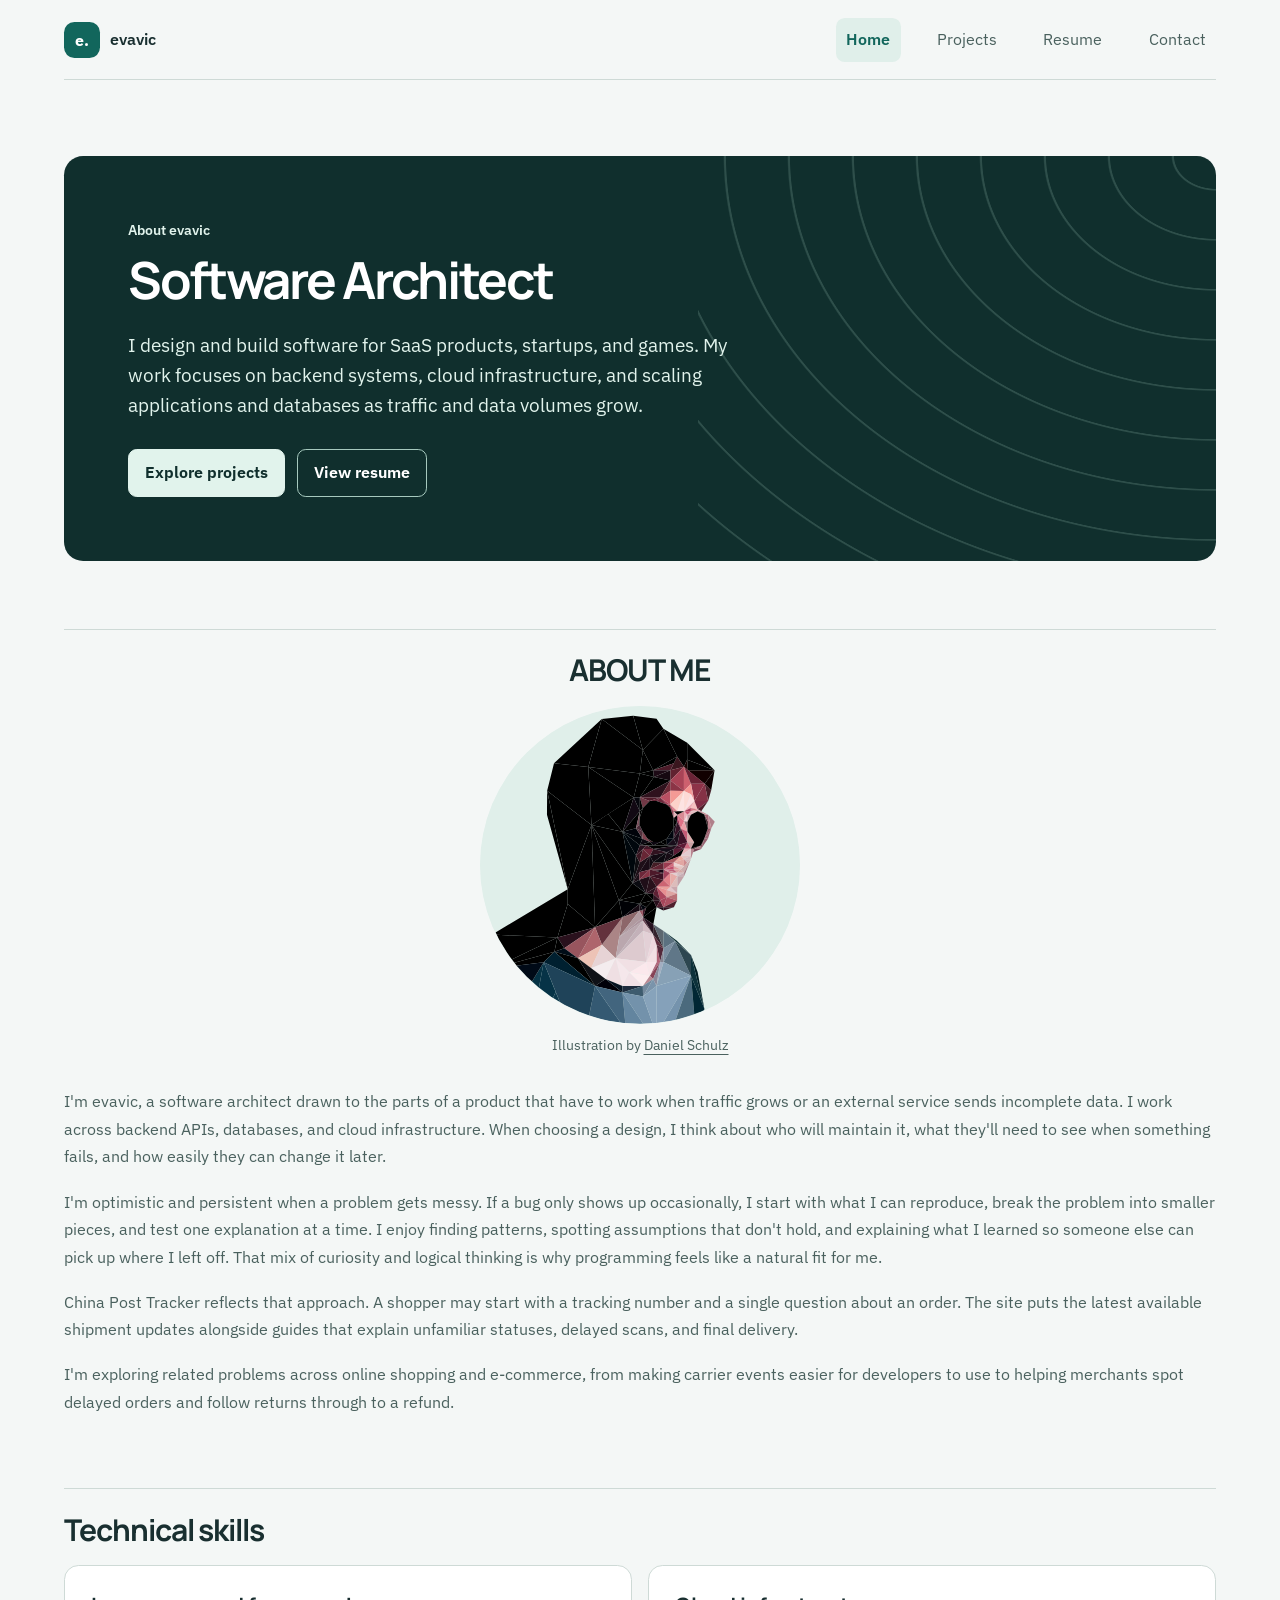
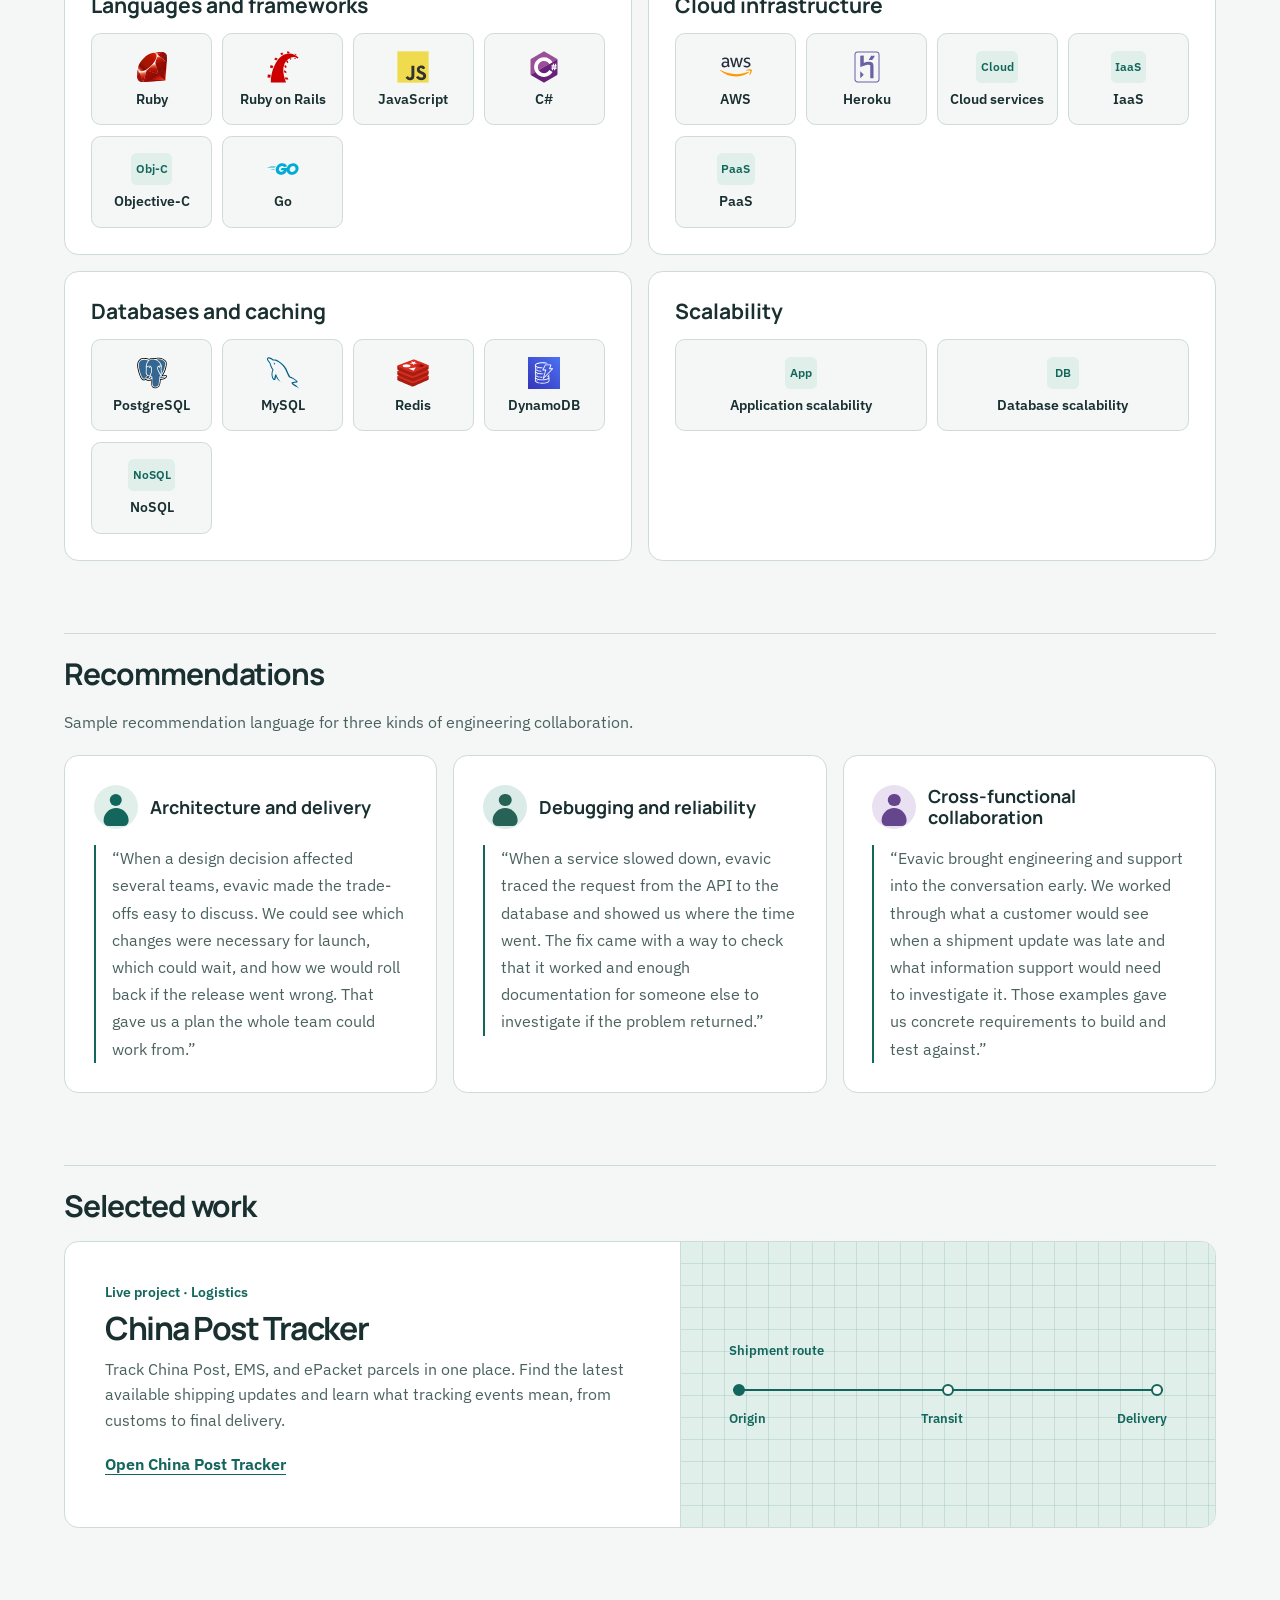
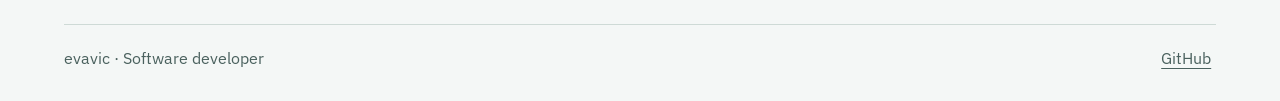
==== commit afa958de: "Describe personal strengths in About Me" ====
--- a/index.html
+++ b/index.html
@@ -29,6 +29,7 @@
       </figure>
       <div class="project-story">
         <p>I'm evavic, a software architect drawn to the parts of a product that have to work when traffic grows or an external service sends incomplete data. I work across backend APIs, databases, and cloud infrastructure. When choosing a design, I think about who will maintain it, what they'll need to see when something fails, and how easily they can change it later.</p>
+        <p>I'm optimistic and persistent when a problem gets messy. If a bug only shows up occasionally, I start with what I can reproduce, break the problem into smaller pieces, and test one explanation at a time. I enjoy finding patterns, spotting assumptions that don't hold, and explaining what I learned so someone else can pick up where I left off. That mix of curiosity and logical thinking is why programming feels like a natural fit for me.</p>
         <p>China Post Tracker reflects that approach. A shopper may start with a tracking number and a single question about an order. The site puts the latest available shipment updates alongside guides that explain unfamiliar statuses, delayed scans, and final delivery.</p>
         <p>I'm exploring related problems across online shopping and e-commerce, from making carrier events easier for developers to use to helping merchants spot delayed orders and follow returns through to a refund.</p>
       </div>
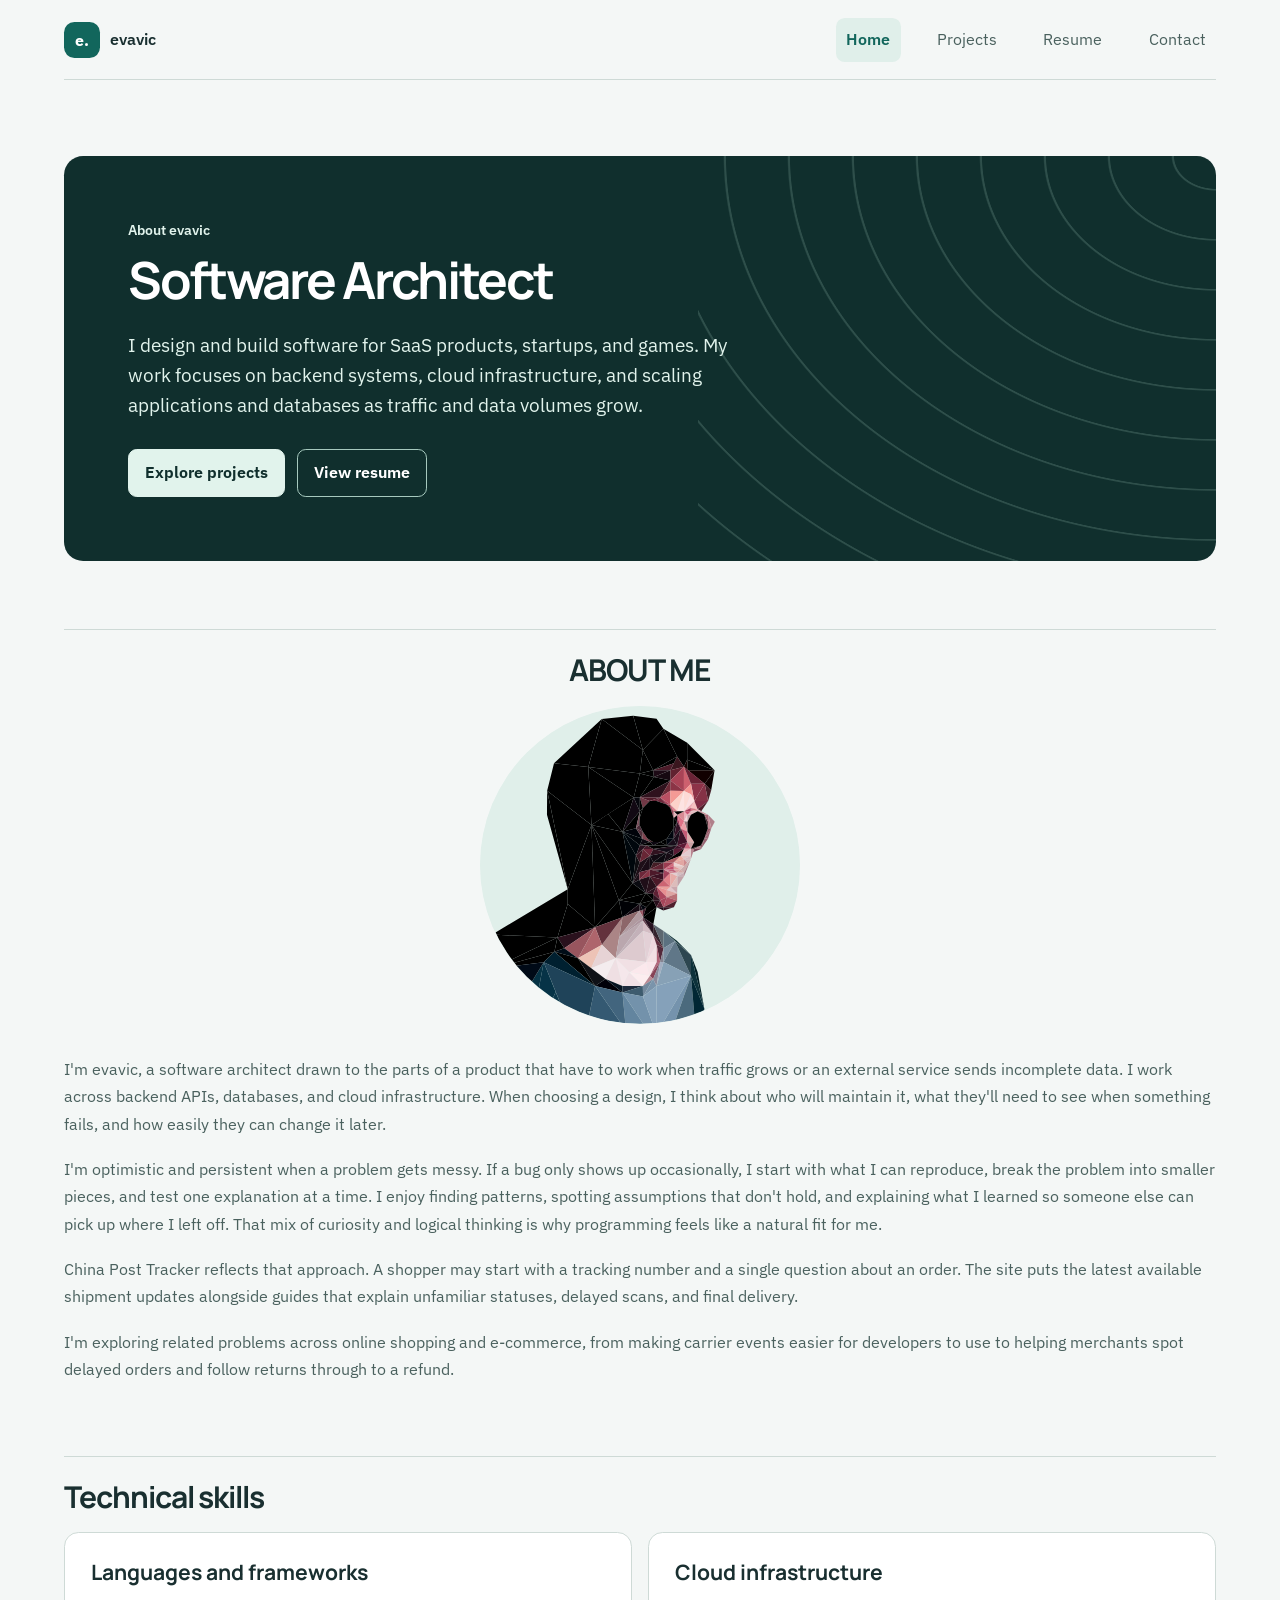
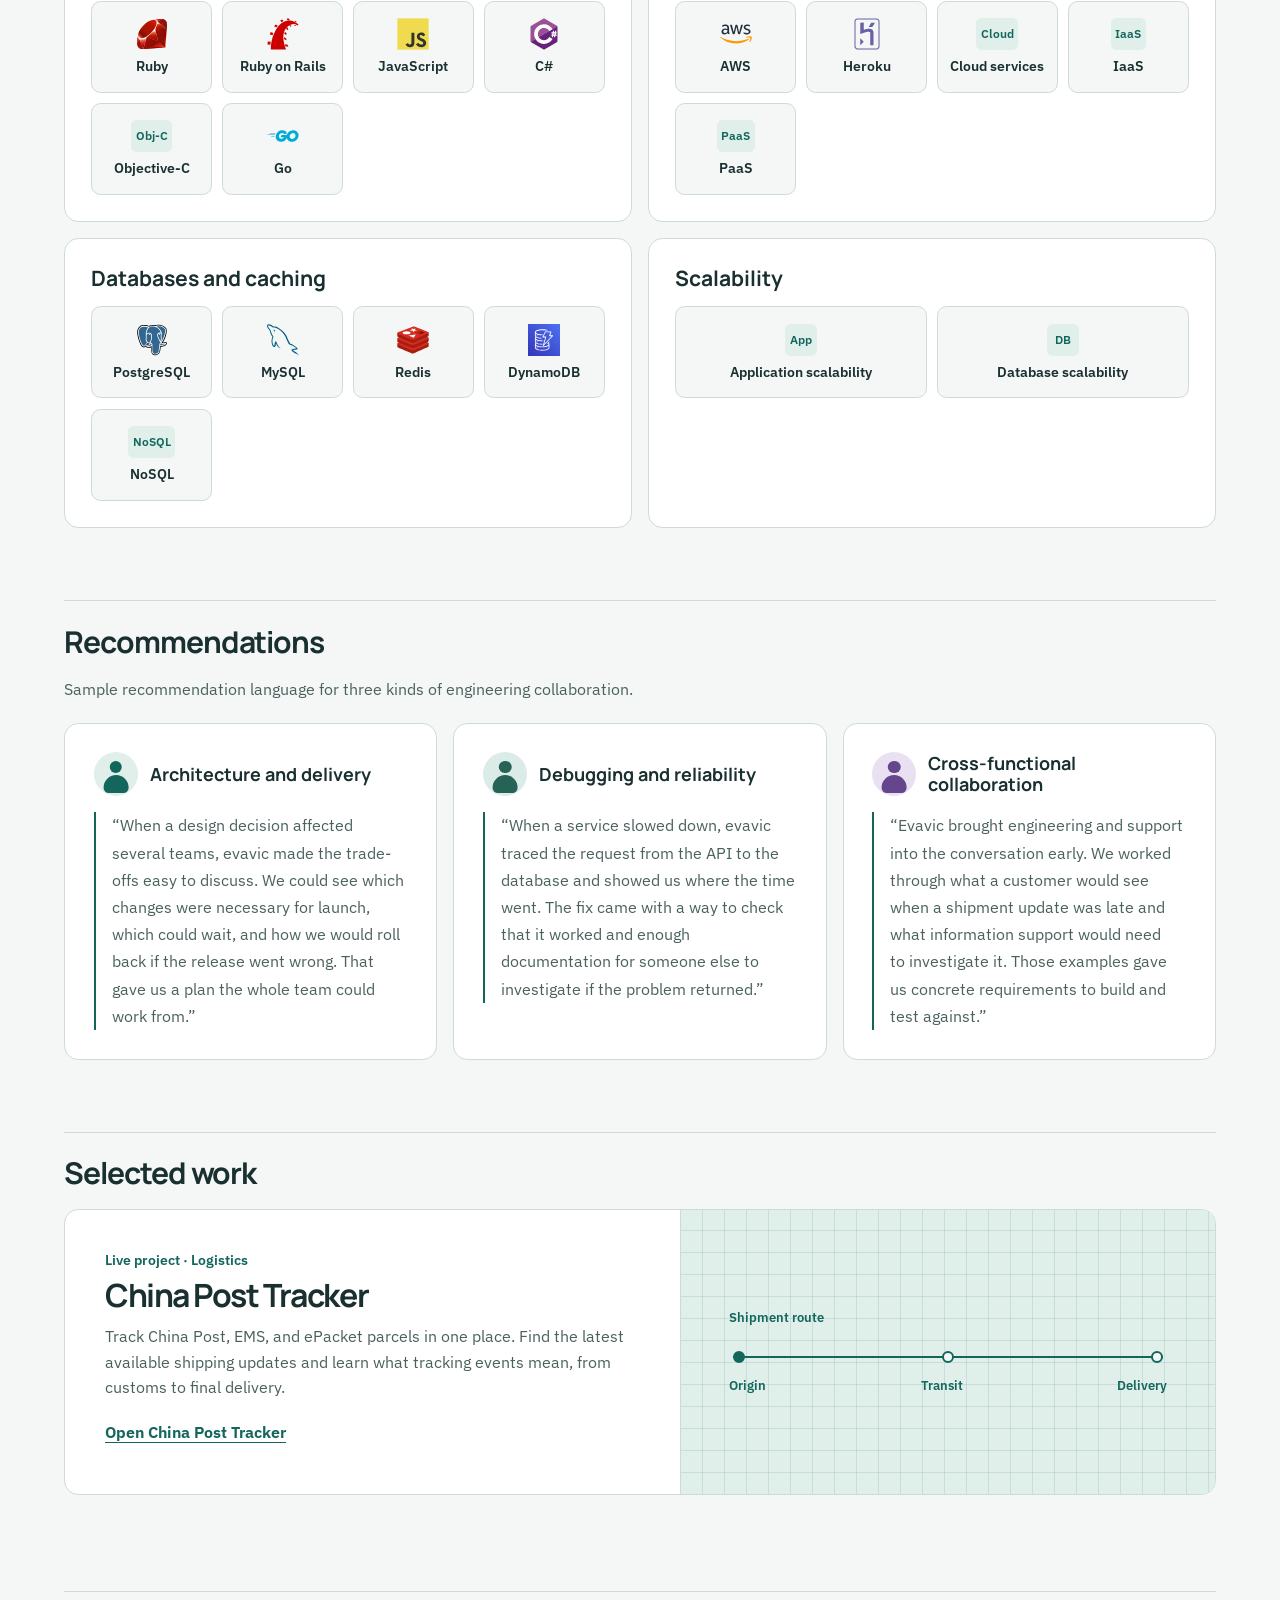
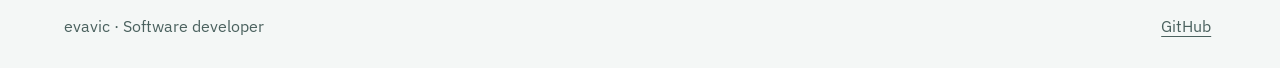
==== commit fe3aba54: "Remove visible About Me illustration caption" ====
--- a/index.html
+++ b/index.html
@@ -25,7 +25,6 @@
       <h2 id="about-me-title">ABOUT ME</h2>
       <figure class="about-illustration">
         <img src="./assets/images/daniel-schulz-profile.svg" alt="Geometric portrait of Daniel Schulz" width="1682" height="1671" loading="lazy">
-        <figcaption>Illustration by <a href="https://iamschulz.com/">Daniel Schulz</a></figcaption>
       </figure>
       <div class="project-story">
         <p>I'm evavic, a software architect drawn to the parts of a product that have to work when traffic grows or an external service sends incomplete data. I work across backend APIs, databases, and cloud infrastructure. When choosing a design, I think about who will maintain it, what they'll need to see when something fails, and how easily they can change it later.</p>
--- a/assets/css/portfolio.css
+++ b/assets/css/portfolio.css
@@ -140,11 +140,6 @@
   border-radius: 50%;
   background: var(--route-bg);
 }
-.about-illustration figcaption {
-  margin-top: .65rem;
-  color: var(--muted);
-  font-size: .875rem;
-}
 .project-story h3 { color: var(--ink); font-size: 1.125rem; }
 .project-story h3 + p { margin-top: .45rem; }
 .project-story section + section, .project-story p + p { margin-top: 1.1rem; }
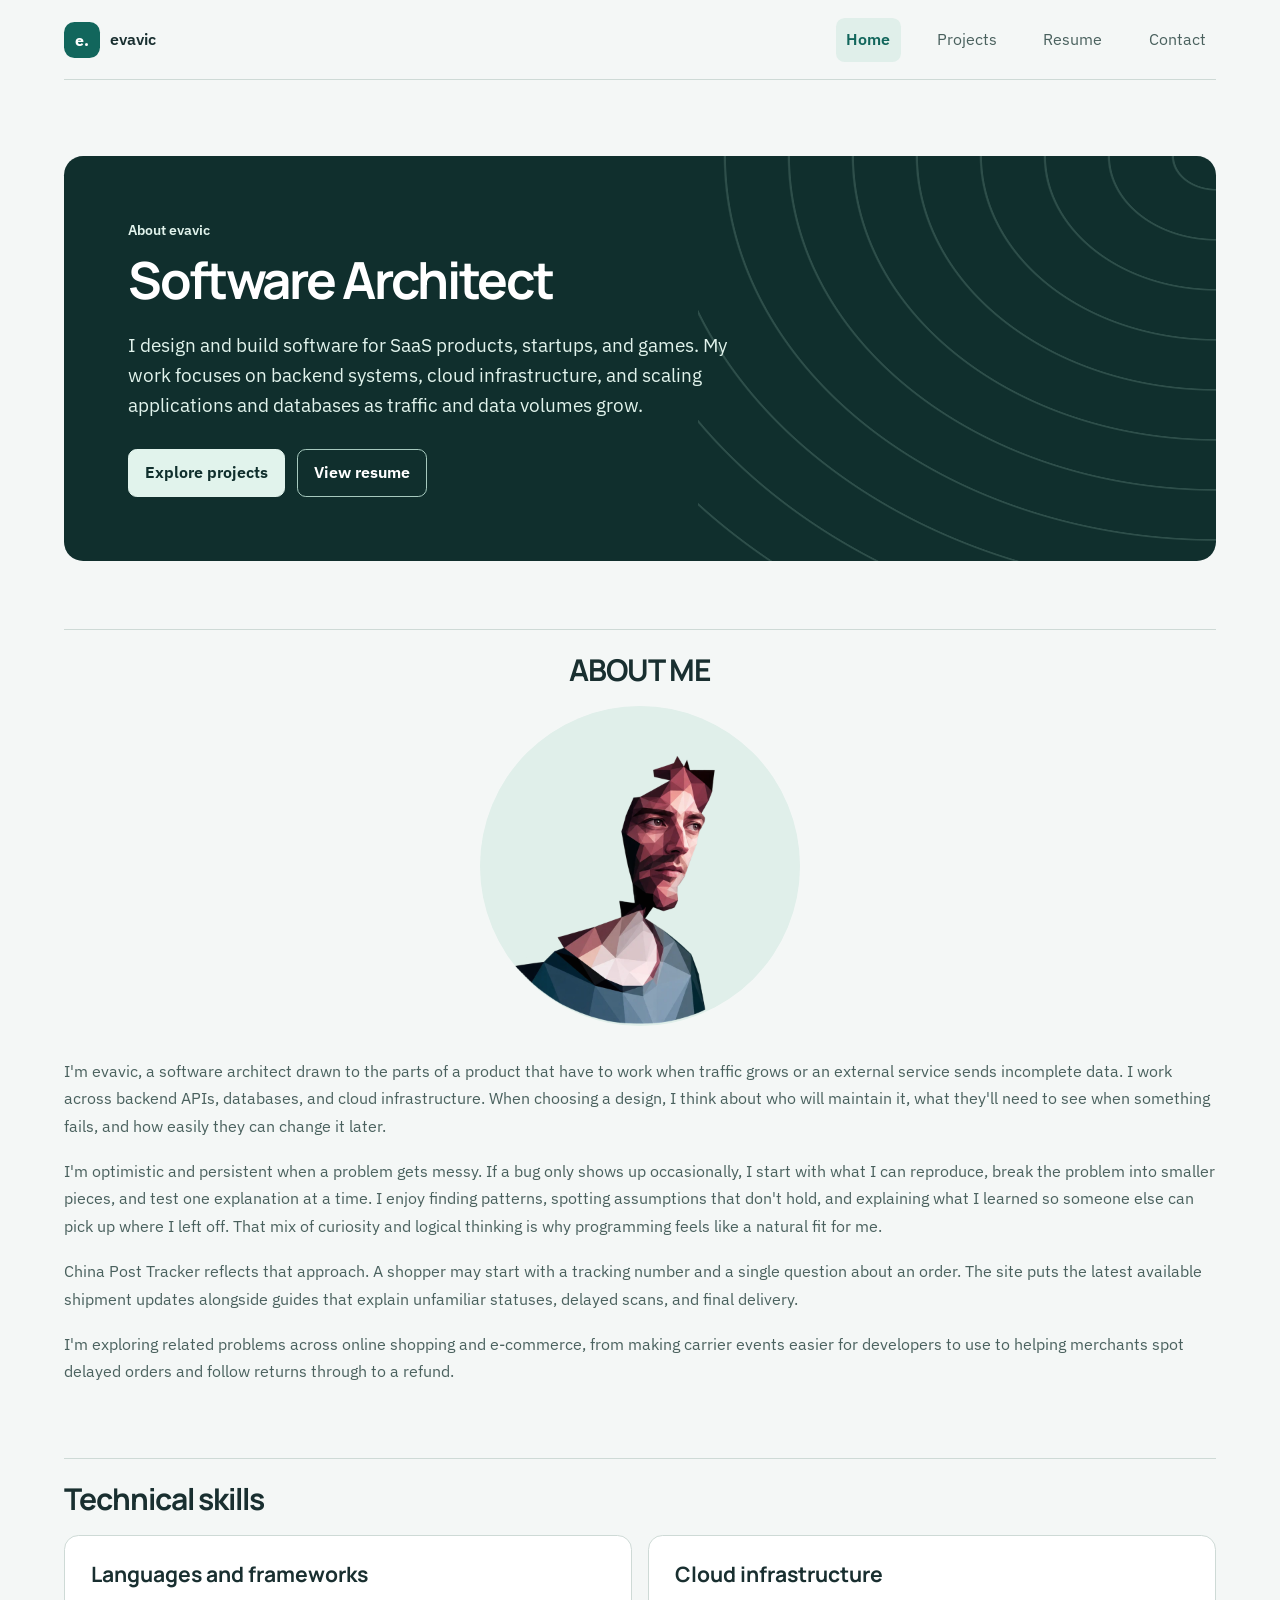
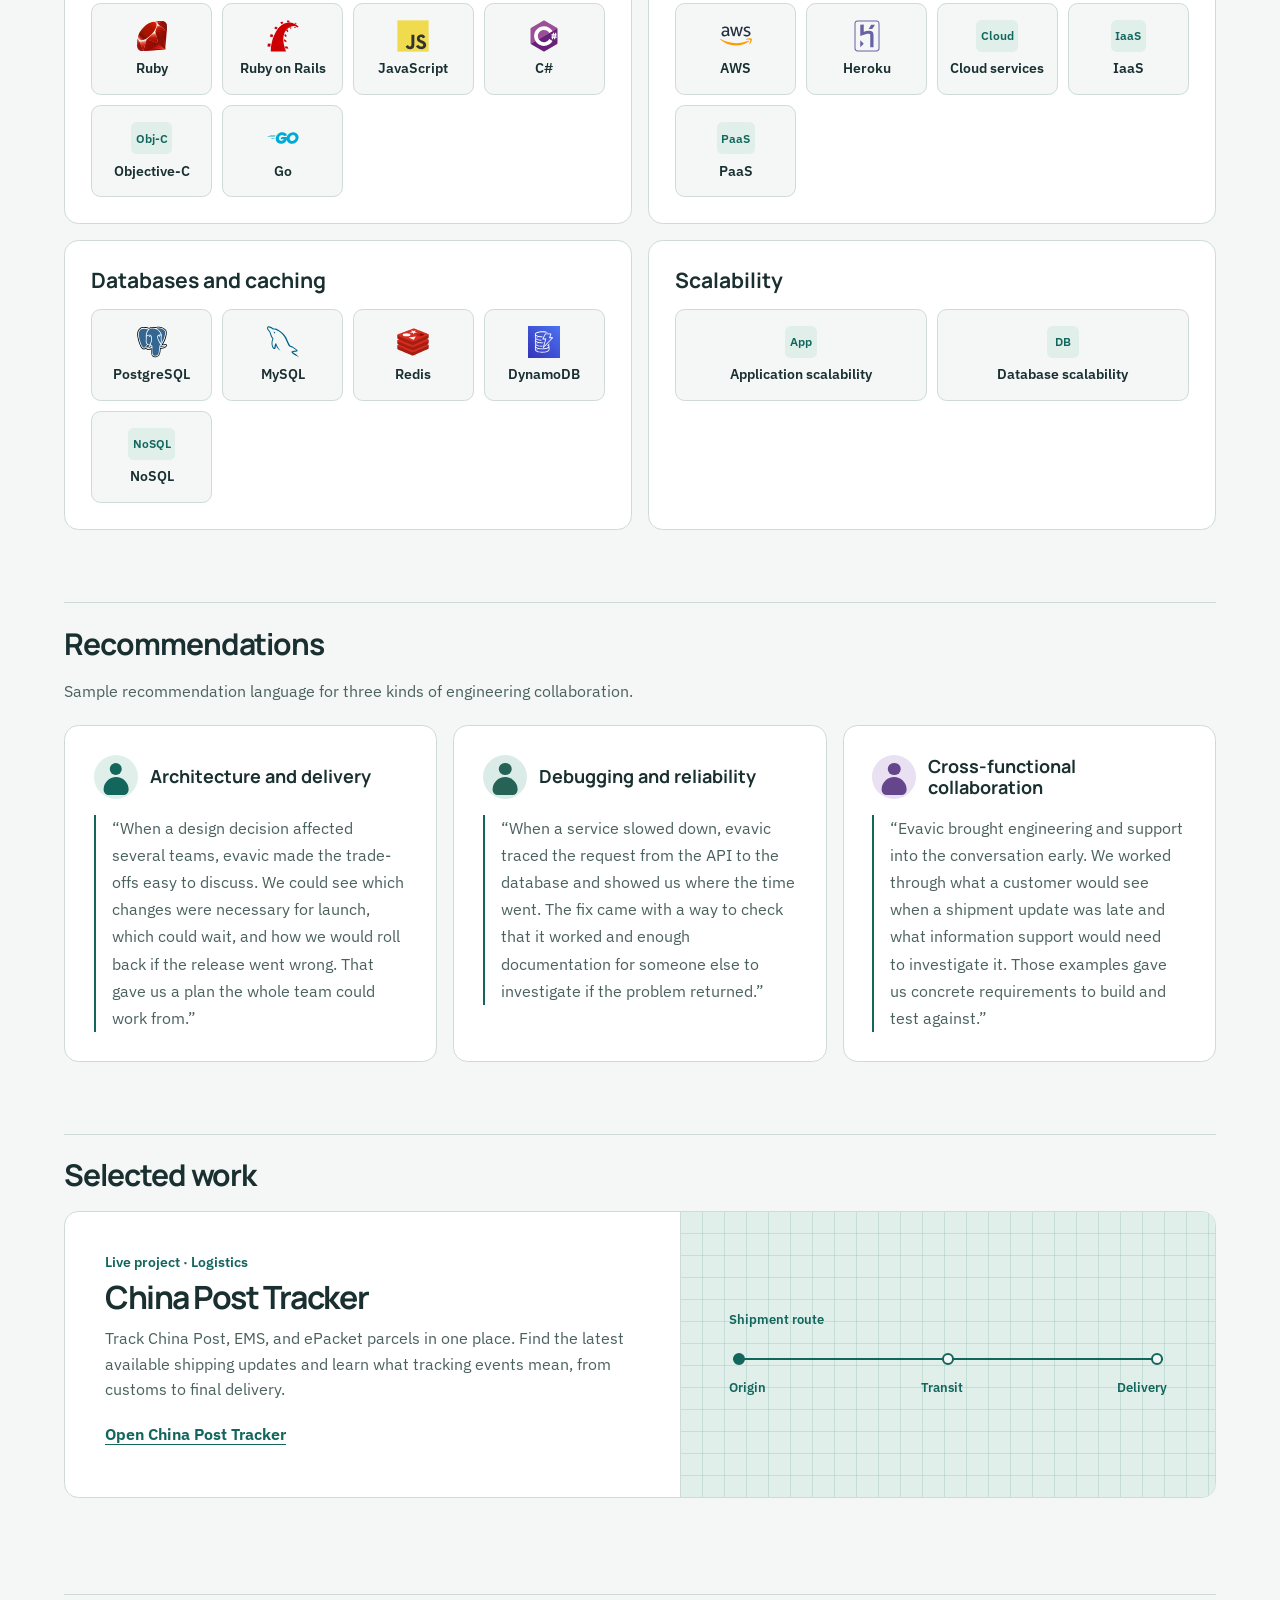
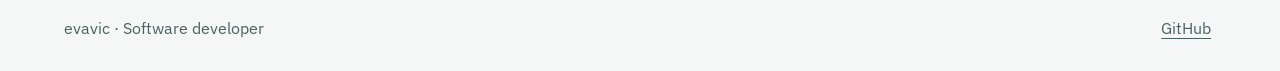
==== commit 930b26eb: "Remove glasses from About Me illustration" ====
--- a/index.html
+++ b/index.html
@@ -24,7 +24,7 @@
     <section class="block" id="about-me" aria-labelledby="about-me-title">
       <h2 id="about-me-title">ABOUT ME</h2>
       <figure class="about-illustration">
-        <img src="./assets/images/daniel-schulz-profile.svg" alt="Geometric portrait of Daniel Schulz" width="1682" height="1671" loading="lazy">
+        <img id="profile" src="./assets/images/profile-no-glasses.webp" alt="Edited geometric portrait of Daniel Schulz without glasses" width="960" height="960" loading="lazy">
       </figure>
       <div class="project-story">
         <p>I'm evavic, a software architect drawn to the parts of a product that have to work when traffic grows or an external service sends incomplete data. I work across backend APIs, databases, and cloud infrastructure. When choosing a design, I think about who will maintain it, what they'll need to see when something fails, and how easily they can change it later.</p>
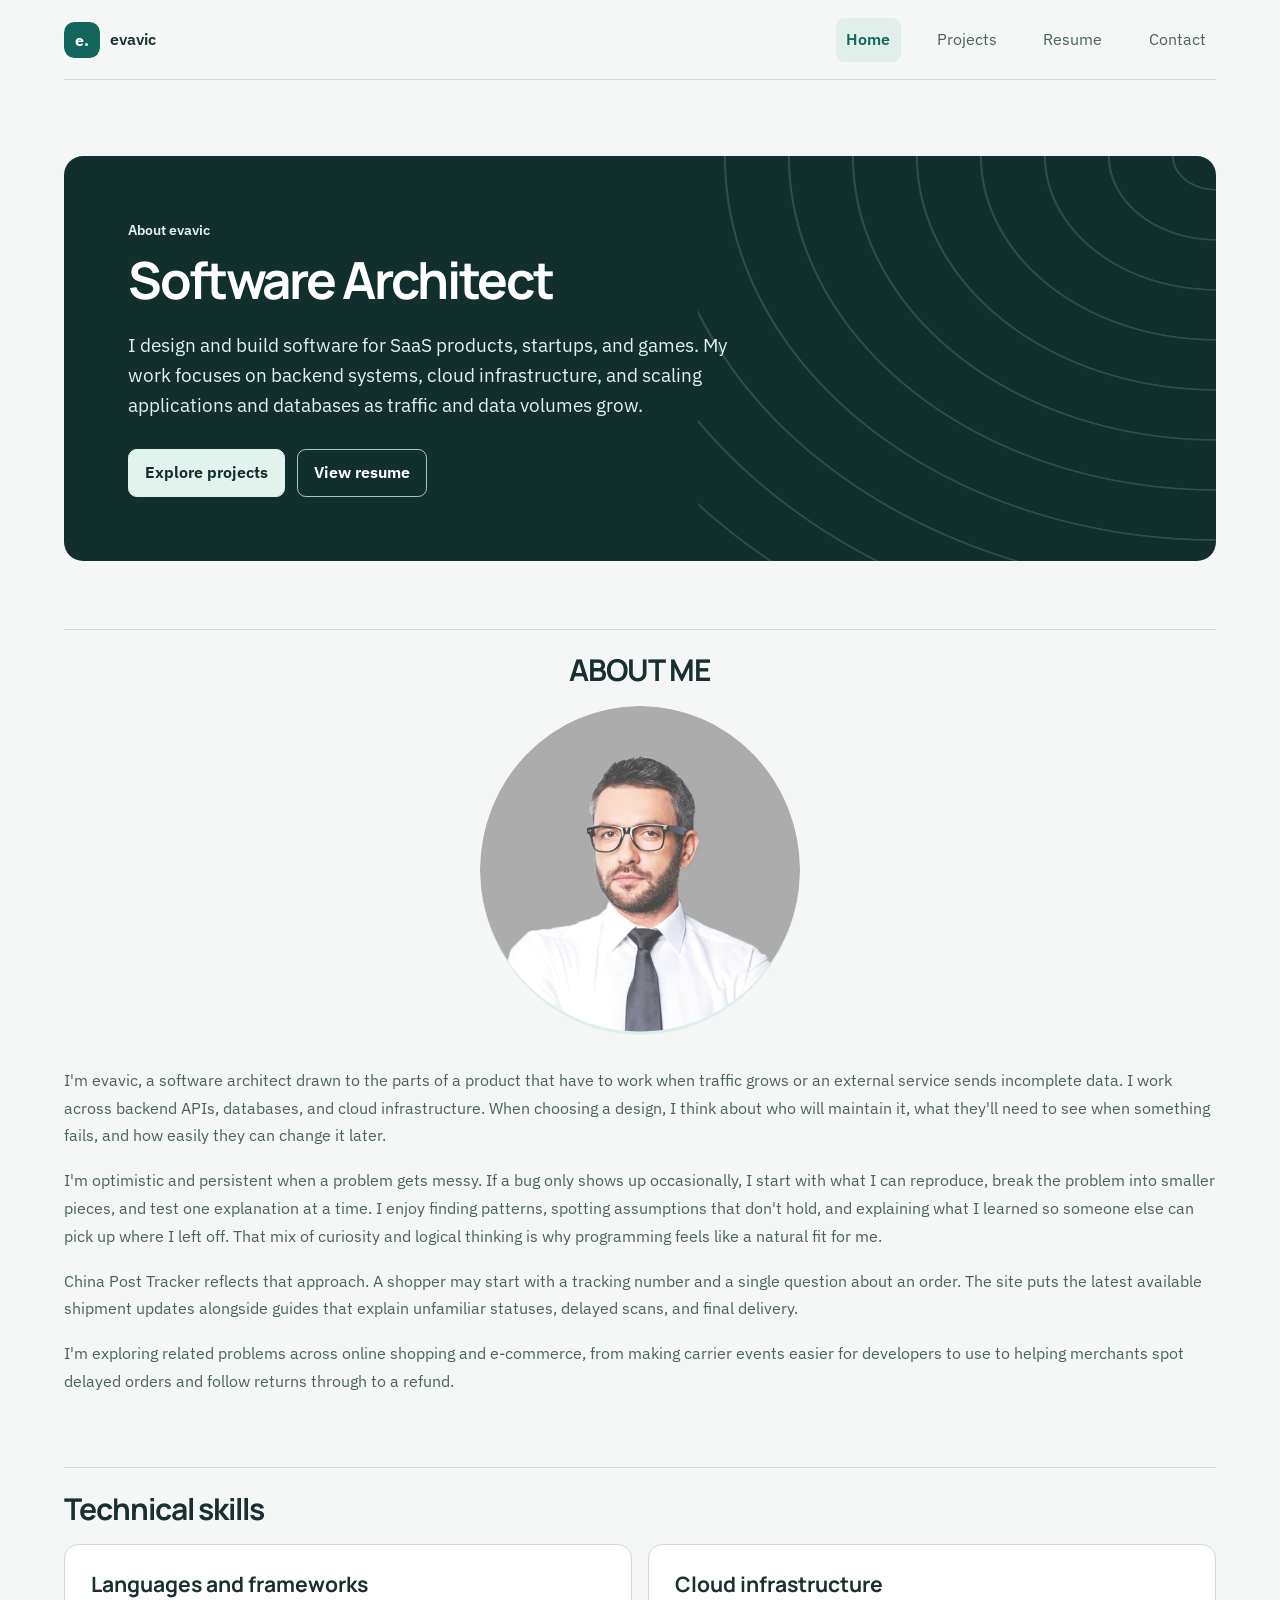
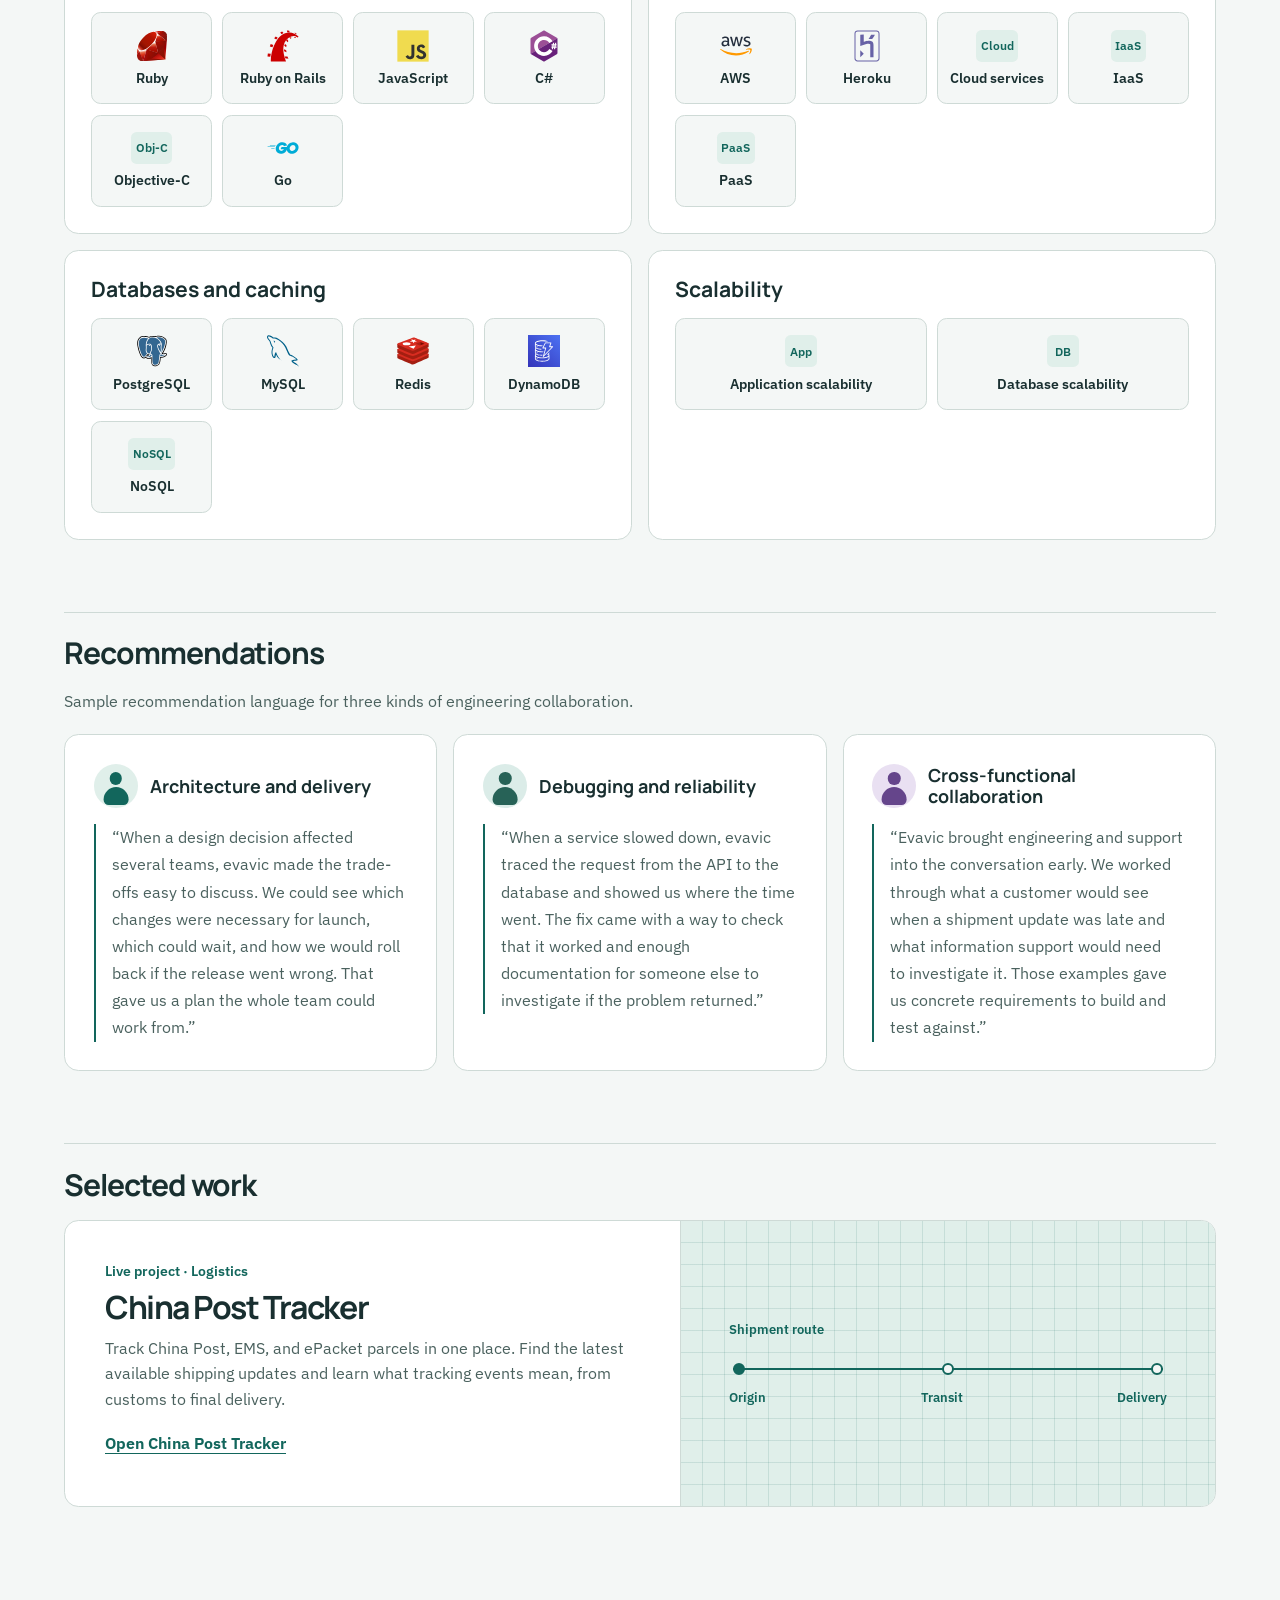
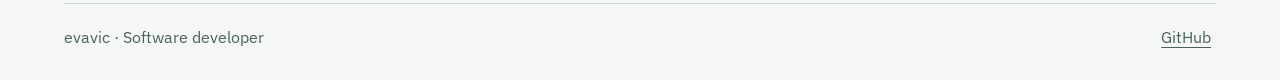
==== commit a97ffacc: "Use evavic portrait in About Me" ====
--- a/index.html
+++ b/index.html
@@ -24,7 +24,7 @@
     <section class="block" id="about-me" aria-labelledby="about-me-title">
       <h2 id="about-me-title">ABOUT ME</h2>
       <figure class="about-illustration">
-        <img id="profile" src="./assets/images/profile-no-glasses.webp" alt="Edited geometric portrait of Daniel Schulz without glasses" width="960" height="960" loading="lazy">
+        <img id="profile" src="./assets/images/evavic-profile.webp" alt="Portrait of evavic" width="500" height="515" loading="lazy">
       </figure>
       <div class="project-story">
         <p>I'm evavic, a software architect drawn to the parts of a product that have to work when traffic grows or an external service sends incomplete data. I work across backend APIs, databases, and cloud infrastructure. When choosing a design, I think about who will maintain it, what they'll need to see when something fails, and how easily they can change it later.</p>
